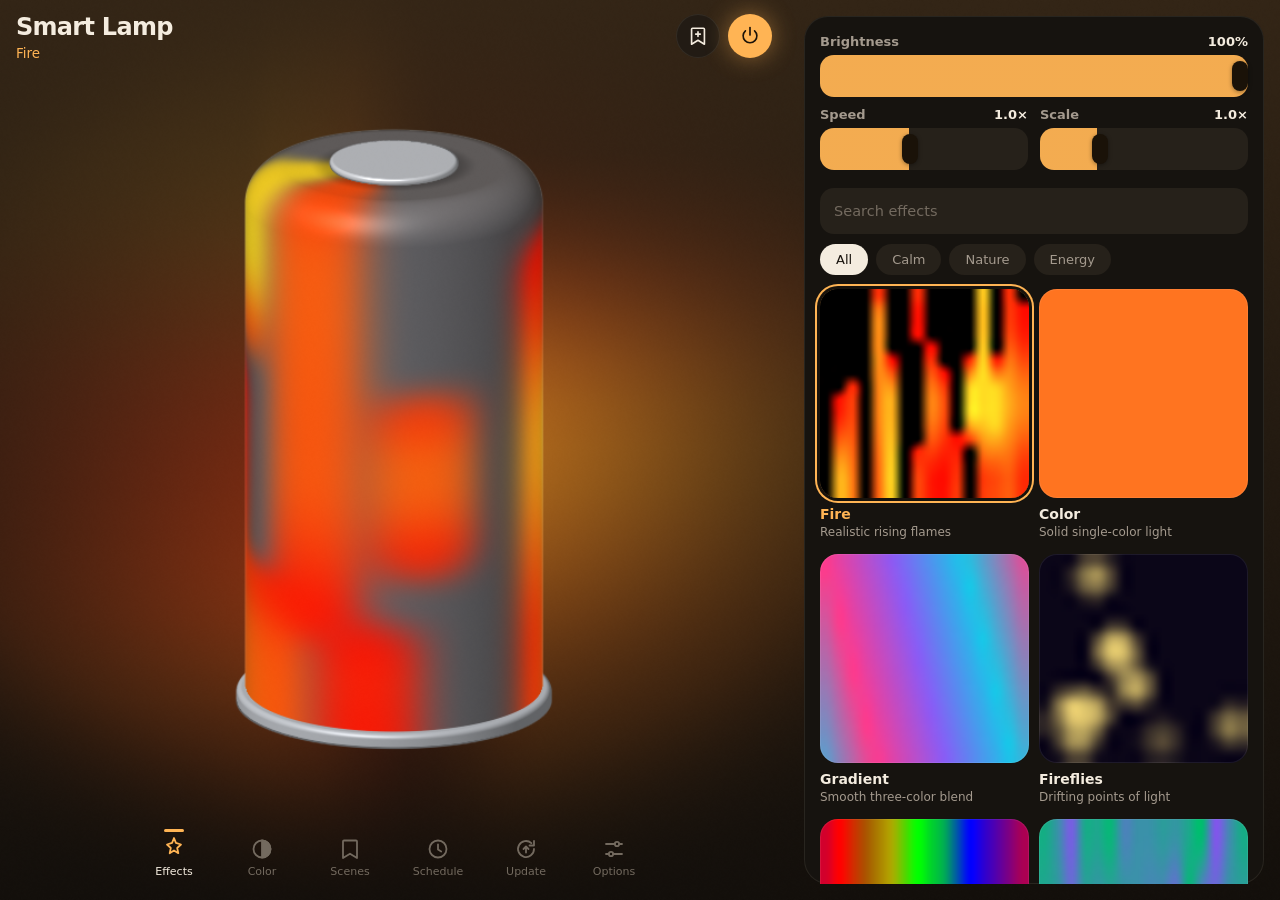
==== index.html @ 63580264 "1 1" ====
﻿<!DOCTYPE html>
<html lang="uk">
<head>
<meta charset="UTF-8">
<meta name="viewport" content="width=device-width, initial-scale=1.0, viewport-fit=cover">
<title>Smart Lamp</title>
<meta name="theme-color" content="#0d0b09">
<meta name="apple-mobile-web-app-capable" content="yes">
<meta name="mobile-web-app-capable" content="yes">
<meta name="apple-mobile-web-app-title" content="Lamp">
<meta name="apple-mobile-web-app-status-bar-style" content="black-translucent">
<link rel="icon" type="image/png" sizes="192x192" href="icon-192.png">
<link rel="apple-touch-icon" sizes="180x180" href="apple-touch-icon.png">
<link rel="manifest" href="manifest.json">
<style>
/* ===== Smart Lamp UI v20 (Professional Edition) =====
   Преміальний темний дизайн, ідеальна адаптивність для смартфонів та ПК. */

:root {
  --bg: #0d0b09;
  --surface: #16130f;
  --surface2: #1f1b15;
  --card: #1c1813;
  --field: #26211a;
  --line: rgba(255, 238, 214, 0.08);
  --text: #f4ecdf;
  --muted: #a49a8e;
  --faint: #736a5f;
  --acc: #ffb454;
  --acc2: #ffd9a0;
  --acc-rgb: 255, 180, 84;
  --on-acc: #1a1208;
  --dock: calc(68px + env(safe-area-inset-bottom, 0px));
  --head: calc(env(safe-area-inset-top, 0px) + 96px);
  --ease: cubic-bezier(0.2, 0.9, 0.2, 1);
  --spring: cubic-bezier(0.3, 1.35, 0.4, 1);
  font-family: system-ui, -apple-system, BlinkMacSystemFont, "Segoe UI", Roboto, "Inter", sans-serif;
  font-feature-settings: "cv11", "ss03", "cv05";
}

* {
  margin: 0;
  padding: 0;
  box-sizing: border-box;
  -webkit-tap-highlight-color: transparent;
}

[hidden] {
  display: none !important;
}

html, body {
  height: 100%;
  width: 100%;
  overflow: hidden;
  background: var(--bg);
  color: var(--text);
  -webkit-font-smoothing: antialiased;
  overscroll-behavior: none;
}

button {
  font: inherit;
  color: inherit;
  border: 0;
  background: none;
  cursor: pointer;
  touch-action: manipulation;
  text-align: inherit;
}

:focus-visible {
  outline: 2px solid var(--acc);
  outline-offset: 2px;
}

svg.i {
  width: 22px;
  height: 22px;
  fill: none;
  stroke: currentColor;
  stroke-width: 1.8;
  stroke-linecap: round;
  stroke-linejoin: round;
  flex: none;
}

h3 {
  font-size: 13px;
  font-weight: 600;
  color: var(--muted);
  letter-spacing: 0;
}

.hint {
  font-size: 12.5px;
  color: var(--faint);
  line-height: 1.5;
  margin-top: 10px;
}

.val {
  font-size: 13px;
  font-weight: 600;
  color: var(--text);
  font-variant-numeric: tabular-nums;
}

/* --- Сцена та каркас --- */
#scene {
  position: fixed;
  inset: 0;
  z-index: 0;
  touch-action: none;
}

#scene canvas {
  width: 100%;
  height: 100%;
  display: block;
}

#app {
  position: fixed;
  inset: 0;
  z-index: 1;
  pointer-events: none;
}

#app button, #app input, #app label, #app summary, #panel, #dock {
  pointer-events: auto;
}

#top {
  position: absolute;
  left: 0;
  right: 0;
  top: 0;
  height: var(--head);
  padding: calc(env(safe-area-inset-top, 0px) + 14px) 16px 0;
  display: flex;
  justify-content: space-between;
  align-items: flex-start;
  gap: 12px;
  pointer-events: none;
  box-sizing: border-box;
}

#mini-slot {
  position: absolute;
  left: 12px;
  top: calc(env(safe-area-inset-top, 0px) + 8px);
  width: 64px;
  height: 88px;
  pointer-events: none;
}

.title {
  min-width: 0;
  padding-left: 0;
  transition: padding-left 0.4s var(--ease);
}

[data-view=panel] .title {
  padding-left: 64px;
  padding-top: 4px;
}

.title b {
  display: block;
  font-size: 24px;
  font-weight: 700;
  letter-spacing: -0.03em;
  line-height: 1.15;
  white-space: nowrap;
  overflow: hidden;
  text-overflow: ellipsis;
}

.title small {
  display: block;
  margin-top: 3px;
  font-size: 13.5px;
  color: var(--acc);
  white-space: nowrap;
  overflow: hidden;
  text-overflow: ellipsis;
}

.top-act {
  display: flex;
  gap: 8px;
  flex: none;
}

.rb {
  width: 44px;
  height: 44px;
  border-radius: 50%;
  display: grid;
  place-items: center;
  background: rgba(30, 26, 20, 0.8);
  box-shadow: inset 0 0 0 1px var(--line);
  transition: transform 0.15s, background 0.25s, color 0.25s;
}

.rb:active {
  transform: scale(0.92);
}

#power[aria-pressed=true] {
  background: var(--acc);
  color: var(--on-acc);
  box-shadow: 0 0 24px rgba(var(--acc-rgb), 0.45);
}

#close {
  display: none;
}

[data-view=panel] #close {
  display: grid;
}

#scene-dots {
  position: absolute;
  left: 0;
  right: 0;
  bottom: calc(var(--dock) + 12px);
  display: flex;
  justify-content: center;
  gap: 8px;
  opacity: 1;
  transition: opacity 0.3s;
}

#scene-dots button {
  width: 8px;
  height: 8px;
  border-radius: 50%;
  background: var(--faint);
  padding: 0;
  transition: width 0.3s var(--ease), background 0.3s;
}

#scene-dots button[aria-current=true] {
  width: 24px;
  border-radius: 4px;
  background: var(--acc);
}

#hint {
  white-space: pre-line;
  position: absolute;
  left: 20px;
  right: 20px;
  bottom: calc(var(--dock) + 36px);
  text-align: center;
  font-size: 12px;
  line-height: 1.45;
  color: var(--muted);
  transition: opacity 0.5s;
  pointer-events: none;
}

#hint.gone, [data-view=panel] #scene-dots, [data-view=panel] #hint {
  opacity: 0;
  pointer-events: none;
}

#hud {
  position: absolute;
  left: 50%;
  top: 42%;
  transform: translate(-50%, -50%) scale(0.95);
  display: flex;
  flex-direction: column;
  align-items: center;
  gap: 10px;
  opacity: 0;
  transition: opacity 0.2s, transform 0.2s var(--ease);
  pointer-events: none;
}

#hud.show {
  opacity: 1;
  transform: translate(-50%, -50%) scale(1);
}

#hud b {
  font-size: 52px;
  font-weight: 700;
  letter-spacing: -0.04em;
  font-variant-numeric: tabular-nums;
  text-shadow: 0 2px 20px rgba(0, 0, 0, 0.7);
}

#hud i {
  display: block;
  width: 6px;
  height: 100px;
  border-radius: 3px;
  background: rgba(255, 255, 255, 0.2);
  overflow: hidden;
  position: relative;
}

#hud i::after {
  content: "";
  position: absolute;
  left: 0;
  right: 0;
  bottom: 0;
  height: var(--p, 50%);
  background: var(--acc);
}

/* --- Нижня навігація (Dock) --- */
#dock {
  position: fixed;
  left: 0;
  right: 0;
  bottom: 0;
  z-index: 6;
  display: flex;
  padding: 4px 6px calc(6px + env(safe-area-inset-bottom, 0px));
  background: linear-gradient(transparent, rgba(10, 8, 6, 0.95) 45%);
  transition: background 0.3s;
  box-sizing: border-box;
}

[data-view=panel] #dock {
  background: var(--surface);
  box-shadow: 0 -1px 0 var(--line);
}

#dock button {
  position: relative;
  flex: 1;
  min-width: 0;
  display: flex;
  flex-direction: column;
  align-items: center;
  gap: 4px;
  padding: 8px 0 2px;
  font-size: 11px;
  font-weight: 500;
  color: var(--faint);
  transition: color 0.2s;
}

#dock button svg {
  width: 24px;
  height: 24px;
  transition: transform 0.3s var(--spring);
}

#dock button[aria-selected=true] {
  color: var(--text);
}

#dock button[aria-selected=true] svg {
  transform: translateY(-2px);
  color: var(--acc);
}

#dock button::before {
  content: "";
  position: absolute;
  top: 0;
  left: 50%;
  width: 0;
  height: 3px;
  border-radius: 2px;
  background: var(--acc);
  transform: translateX(-50%);
  transition: width 0.3s var(--ease);
}

#dock button[aria-selected=true]::before {
  width: 20px;
}

#dock .dot {
  position: absolute;
  top: 6px;
  left: calc(50% + 7px);
  width: 8px;
  height: 8px;
  border-radius: 50%;
  background: var(--acc);
}

/* --- Панель контенту --- */
#panel {
  position: fixed;
  left: 0;
  right: 0;
  top: var(--head);
  bottom: var(--dock);
  z-index: 4;
  display: flex;
  flex-direction: column;
  background: var(--surface);
  border-radius: 24px 24px 0 0;
  box-shadow: 0 -1px 0 var(--line);
  transform: translateY(calc(100% + var(--dock)));
  visibility: hidden;
  transition: transform 0.4s var(--ease), visibility 0s 0.4s;
  box-sizing: border-box;
}

[data-view=panel] #panel {
  transform: none;
  visibility: visible;
  transition: transform 0.4s var(--ease), visibility 0s;
}

#grab {
  flex: none;
  height: 24px;
  display: grid;
  place-items: center;
  touch-action: none;
  cursor: grab;
}

#grab::after {
  content: "";
  width: 36px;
  height: 4px;
  border-radius: 2px;
  background: var(--field);
}

#pages {
  flex: 1;
  min-height: 0;
  overflow-y: auto;
  padding: 4px 16px 24px;
  scrollbar-width: none;
  overscroll-behavior: contain;
  box-sizing: border-box;
}

#pages::-webkit-scrollbar {
  display: none;
}

.sec + .sec {
  margin-top: 22px;
}

.row {
  display: flex;
  align-items: center;
  justify-content: space-between;
  gap: 10px;
  flex-wrap: wrap;
}

/* --- Повзунки та контролери (БЕЗ перекосів і вилізань) --- */
input[type=range] {
  -webkit-appearance: none;
  appearance: none;
  display: block;
  width: 100%;
  height: 42px;
  background: transparent;
  touch-action: pan-y;
  margin: 0;
  box-sizing: border-box;
}

input[type=range]::-webkit-slider-runnable-track {
  height: 42px;
  border-radius: 14px;
  background: linear-gradient(90deg, rgba(var(--acc-rgb), 0.95) var(--p, 50%), var(--field) var(--p, 50%));
}

input[type=range]::-webkit-slider-thumb {
  -webkit-appearance: none;
  width: 16px;
  height: 30px;
  margin-top: 6px;
  border-radius: 8px;
  background: var(--on-acc);
  box-shadow: 0 1px 4px rgba(0, 0, 0, 0.4);
}

input[type=range]::-moz-range-track {
  height: 42px;
  border-radius: 14px;
  background: var(--field);
}

input[type=range]::-moz-range-progress {
  height: 42px;
  border-radius: 14px;
  background: var(--acc);
}

input[type=range]::-moz-range-thumb {
  width: 16px;
  height: 30px;
  border: 0;
  border-radius: 8px;
  background: var(--on-acc);
}

input.grad::-webkit-slider-runnable-track {
  background: linear-gradient(90deg, var(--g1), var(--g2));
}

input.grad::-webkit-slider-thumb {
  background: #fff;
  box-shadow: 0 0 0 2px rgba(0, 0, 0, 0.5);
}

.faders {
  display: grid;
  grid-template-columns: 1fr 1fr;
  gap: 10px 12px;
  margin-bottom: 16px;
}

.faders .fader:first-child {
  grid-column: 1 / -1;
}

@media (max-width: 380px) {
  .faders {
    grid-template-columns: 1fr;
  }
}

.fader .hd {
  display: flex;
  justify-content: space-between;
  align-items: baseline;
  margin-bottom: 6px;
}

.btn {
  display: inline-flex;
  align-items: center;
  justify-content: center;
  gap: 8px;
  min-height: 46px;
  padding: 0 16px;
  border-radius: 14px;
  background: var(--field);
  font-size: 14px;
  font-weight: 600;
  transition: transform 0.15s, background 0.2s;
  box-sizing: border-box;
}

.btn:active {
  transform: scale(0.97);
}

.btn.pri {
  background: var(--acc);
  color: var(--on-acc);
}

.btn.wide {
  width: 100%;
}

.input {
  width: 100%;
  min-height: 46px;
  padding: 0 14px;
  border-radius: 14px;
  background: var(--field);
  border: 0;
  color: var(--text);
  font: inherit;
  font-size: 14.5px;
  box-sizing: border-box;
}

.input::placeholder {
  color: var(--faint);
}

/* --- Сегменти (гнучкі, ніколи не вилазять) --- */
.seg {
  display: flex;
  gap: 3px;
  padding: 3px;
  border-radius: 14px;
  background: var(--card);
  max-width: 100%;
  box-sizing: border-box;
}

.seg button {
  flex: 1 1 0;
  min-height: 38px;
  min-width: 0;
  padding: 0 8px;
  border-radius: 11px;
  font-size: 13px;
  font-weight: 500;
  color: var(--muted);
  text-align: center;
  white-space: nowrap;
  overflow: hidden;
  text-overflow: ellipsis;
  transition: background 0.2s, color 0.2s;
}

.seg button[aria-pressed=true] {
  background: var(--field);
  color: var(--text);
  box-shadow: 0 1px 0 rgba(255, 255, 255, 0.05) inset;
}

.chips {
  display: flex;
  gap: 8px;
  overflow-x: auto;
  scrollbar-width: none;
  margin: 0 -16px;
  padding: 0 16px;
}

.chips::-webkit-scrollbar {
  display: none;
}

.chips button {
  flex: none;
  padding: 8px 16px;
  border-radius: 99px;
  background: var(--field);
  font-size: 13px;
  font-weight: 500;
  color: var(--muted);
}

.chips button[aria-pressed=true] {
  background: var(--text);
  color: var(--bg);
}

.toggle {
  position: relative;
  width: 50px;
  height: 30px;
  flex: none;
}

.toggle input {
  position: absolute;
  inset: 0;
  opacity: 0;
  cursor: pointer;
  z-index: 1;
  margin: 0;
}

.toggle i {
  position: absolute;
  inset: 0;
  border-radius: 99px;
  background: var(--field);
  transition: background 0.2s;
}

.toggle i::after {
  content: "";
  position: absolute;
  top: 3px;
  left: 3px;
  width: 24px;
  height: 24px;
  border-radius: 50%;
  background: var(--muted);
  transition: left 0.25s var(--spring), background 0.2s;
}

.toggle input:checked + i {
  background: var(--acc);
}

.toggle input:checked + i::after {
  left: 23px;
  background: var(--on-acc);
}

/* --- Ефекти --- */
.tools {
  display: grid;
  gap: 10px;
  margin: 18px 0 14px;
}

#fx-colrow {
  display: flex;
  align-items: center;
  justify-content: space-between;
  margin-bottom: 6px;
}

#fx-colors {
  display: flex;
  gap: 8px;
}

#fx-colors button {
  width: 34px;
  height: 34px;
  border-radius: 50%;
  box-shadow: inset 0 0 0 2px rgba(255, 255, 255, 0.2);
}

#effect-list {
  display: grid;
  grid-template-columns: repeat(2, 1fr);
  gap: 14px 10px;
}

@media (min-width: 600px) and (max-width: 899px) {
  #effect-list {
    grid-template-columns: repeat(4, 1fr);
  }
}

.fx {
  display: flex;
  flex-direction: column;
  gap: 8px;
  text-align: left;
}

.fx .thumb {
  position: relative;
  display: block;
  width: 100%;
  aspect-ratio: 1;
  border-radius: 18px;
  box-shadow: inset 0 0 0 1px rgba(255, 255, 255, 0.08);
  transition: transform 0.2s, box-shadow 0.2s;
}

.fx:active .thumb {
  transform: scale(0.96);
}

.fx[aria-pressed=true] .thumb {
  box-shadow: 0 0 0 3px var(--bg), 0 0 0 5px var(--acc);
}

.fx b {
  display: block;
  font-size: 14px;
  font-weight: 600;
}

.fx[aria-pressed=true] b {
  color: var(--acc);
}

.fx small {
  display: -webkit-box;
  margin-top: 2px;
  font-size: 12px;
  line-height: 1.35;
  color: var(--muted);
  -webkit-line-clamp: 2;
  -webkit-box-orient: vertical;
  overflow: hidden;
}

/* --- Кольори --- */
#slots {
  display: flex;
  gap: 8px;
  margin-bottom: 16px;
  flex-wrap: wrap;
}

#slots button {
  display: flex;
  align-items: center;
  gap: 8px;
  padding: 8px 14px 8px 8px;
  border-radius: 99px;
  background: var(--field);
  font-size: 13px;
  font-weight: 500;
}

#slots button[aria-pressed=true] {
  background: var(--text);
  color: var(--bg);
}

#slots i {
  width: 20px;
  height: 20px;
  border-radius: 50%;
  box-shadow: inset 0 0 0 1px rgba(128, 128, 128, 0.4);
}

.discwrap {
  position: relative;
  width: min(280px, 72vw, 38dvh);
  aspect-ratio: 1;
  margin: 0 auto 16px;
}

#disc {
  width: 100%;
  height: 100%;
  border-radius: 50%;
  touch-action: none;
  cursor: pointer;
  background: linear-gradient(rgba(0, 0, 0, var(--dk, 0)), rgba(0, 0, 0, var(--dk, 0))),
              radial-gradient(circle closest-side, #fff, rgba(255, 255, 255, 0)),
              conic-gradient(#f00, #ff0, #0f0, #0ff, #00f, #f0f, #f00);
}

#ring-thumb {
  position: absolute;
  width: 28px;
  height: 28px;
  margin: -14px 0 0 -14px;
  border-radius: 50%;
  border: 3px solid #fff;
  box-shadow: 0 2px 10px rgba(0, 0, 0, 0.6);
  pointer-events: none;
}

.center {
  display: flex;
  justify-content: center;
  margin-bottom: 16px;
}

#swatches {
  display: grid;
  grid-template-columns: repeat(6, 1fr);
  gap: 10px;
  margin-top: 10px;
}

#swatches button {
  width: 100%;
  aspect-ratio: 1;
  border-radius: 50%;
  box-shadow: inset 0 0 0 1px rgba(255, 255, 255, 0.12);
}

#swatches button[aria-pressed=true] {
  box-shadow: 0 0 0 3px var(--surface), 0 0 0 5px var(--text);
}

#palettes {
  display: grid;
  grid-template-columns: repeat(2, 1fr);
  gap: 10px;
  margin-top: 10px;
}

#palettes button {
  display: flex;
  flex-direction: column;
  gap: 6px;
  font-size: 12.5px;
  color: var(--muted);
}

#palettes span {
  display: block;
  height: 40px;
  border-radius: 12px;
}

/* --- Сцени --- */
.cursum, .preset > button:first-child {
  display: flex;
  align-items: center;
  gap: 12px;
  width: 100%;
  padding: 10px 12px;
  box-sizing: border-box;
}

.cursum {
  margin: 10px 0;
  border-radius: 16px;
  background: var(--field);
}

.preset {
  display: flex;
  align-items: center;
  border-radius: 16px;
  background: var(--card);
  margin-bottom: 8px;
}

.preset[aria-current=true] {
  box-shadow: inset 0 0 0 2px var(--acc);
}

.preset .x {
  padding: 0 16px;
  font-size: 20px;
  color: var(--faint);
}

.strip {
  display: block;
  flex: none;
  width: 50px;
  height: 50px;
  border-radius: 12px;
}

.txt {
  flex: 1;
  min-width: 0;
  display: flex;
  flex-direction: column;
  gap: 2px;
}

.txt b {
  font-size: 14.5px;
  font-weight: 600;
  white-space: nowrap;
  overflow: hidden;
  text-overflow: ellipsis;
}

.txt small {
  color: var(--muted);
  font-size: 12px;
  white-space: nowrap;
  overflow: hidden;
  text-overflow: ellipsis;
}

/* --- Розклад та будильник --- */
.rule {
  padding: 14px;
  border-radius: 18px;
  background: var(--card);
  margin-bottom: 10px;
  box-sizing: border-box;
}

.rule .seg {
  width: auto;
  flex: 1;
  min-width: 140px;
}

.time {
  display: block;
  width: 100%;
  margin: 8px 0;
  padding: 0;
  background: none;
  border: 0;
  color: var(--text);
  font-size: 46px;
  font-weight: 700;
  letter-spacing: -0.04em;
  color-scheme: dark;
  font-variant-numeric: tabular-nums;
}

.days {
  display: grid;
  grid-template-columns: repeat(7, 1fr);
  gap: 4px;
  margin-top: 6px;
}

.days button {
  height: 38px;
  min-width: 0;
  padding: 0;
  border-radius: 10px;
  background: var(--field);
  font-size: 12px;
  font-weight: 600;
  color: var(--faint);
  text-align: center;
}

.days button[aria-pressed=true] {
  background: rgba(var(--acc-rgb), 0.2);
  color: var(--acc);
}

.rule-foot {
  display: flex;
  justify-content: flex-end;
  margin-top: 8px;
}

.rule-foot button {
  font-size: 12.5px;
  color: var(--faint);
  padding: 4px 6px;
}

.alarm-card {
  padding: 14px;
  border-radius: 18px;
  background: var(--card);
  box-sizing: border-box;
}

/* --- Оновлення (OTA) --- */
#upd-box {
  display: flex;
  flex-direction: column;
  align-items: center;
  text-align: center;
  padding: 6px 0;
}

#upd-ringwrap {
  position: relative;
  width: min(240px, 62vw);
  aspect-ratio: 1;
  margin: 10px 0 18px;
}

#upd-ring {
  width: 100%;
  height: 100%;
  transform: rotate(-90deg);
}

#upd-ring circle {
  fill: none;
  stroke-width: 12;
  stroke-linecap: round;
}

#upd-track {
  stroke: var(--field);
}

#upd-fg {
  stroke: url(#upd-grad);
  stroke-dasharray: var(--c);
  stroke-dashoffset: var(--c);
  transition: stroke-dashoffset 0.4s var(--ease);
}

#upd-center {
  position: absolute;
  inset: 0;
  display: grid;
  place-items: center;
}

#upd-pct {
  font-size: 56px;
  font-weight: 700;
  letter-spacing: -0.05em;
  font-variant-numeric: tabular-nums;
}

#upd-pct small {
  font-size: 22px;
  font-weight: 500;
  color: var(--muted);
  margin-left: 2px;
}

#upd-ringwrap[data-state=idle] #upd-pct,
#upd-ringwrap[data-state=uptodate] #upd-pct,
#upd-ringwrap[data-state=available] #upd-pct,
#upd-ringwrap[data-state=checking] #upd-pct,
#upd-ringwrap[data-state=error] #upd-pct,
#upd-ringwrap[data-state=done] #upd-pct {
  display: none;
}

#upd-ico {
  display: none;
  width: 76px;
  height: 76px;
  color: var(--acc);
}

#upd-ringwrap[data-state=idle] #upd-ico,
#upd-ringwrap[data-state=checking] #upd-ico,
#upd-ringwrap[data-state=available] #upd-ico,
#upd-ringwrap[data-state=uptodate] #upd-ico,
#upd-ringwrap[data-state=done] #upd-ico,
#upd-ringwrap[data-state=error] #upd-ico {
  display: block;
}

#upd-title {
  font-size: 20px;
  font-weight: 700;
  letter-spacing: -0.02em;
}

#upd-sub {
  margin-top: 4px;
  font-size: 13.5px;
  color: var(--muted);
  line-height: 1.45;
  max-width: 280px;
}

#upd-main {
  margin-top: 18px;
  min-width: 200px;
}

/* --- Картки та налаштування --- */
.card {
  padding: 4px 14px;
  border-radius: 18px;
  background: var(--card);
  box-sizing: border-box;
  max-width: 100%;
}

.item {
  display: flex;
  align-items: center;
  justify-content: space-between;
  gap: 12px;
  padding: 13px 0;
  font-size: 14.5px;
  box-sizing: border-box;
}

.item + .item {
  border-top: 1px solid var(--line);
}

.item small {
  display: block;
  font-size: 12px;
  color: var(--muted);
  margin-top: 2px;
}

.item .lnk {
  color: var(--acc);
  font-weight: 600;
  font-size: 13.5px;
}

.set-sec {
  margin-bottom: 20px;
}

.set-sec > h3 {
  margin: 0 2px 8px;
}

.set-sec .card.pad {
  padding: 14px;
}

#install-sec .card {
  background: rgba(var(--acc-rgb), 0.1);
  box-shadow: inset 0 0 0 1px rgba(var(--acc-rgb), 0.25);
}

#install-sec h3 {
  color: var(--acc);
}

.opts {
  display: flex;
  flex-wrap: wrap;
  gap: 10px;
}

.opt {
  width: 40px;
  height: 40px;
  border-radius: 50%;
  box-shadow: inset 0 0 0 1px rgba(255, 255, 255, 0.12);
}

.opt[aria-pressed=true] {
  box-shadow: 0 0 0 3px var(--bg), 0 0 0 5px var(--text);
}

.opt.auto {
  background: conic-gradient(#ff7420, #ffd23b, #3ddc84, #19c8e8, #8b5cf6, #ff4778, #ff7420);
  display: grid;
  place-items: center;
  font-size: 10.5px;
  font-weight: 700;
  color: #fff;
}

.mi {
  display: flex;
  width: 100%;
  padding: 13px 0;
  font-size: 14.5px;
  border-top: 1px solid var(--line);
}

.foot {
  text-align: center;
  font-size: 11.5px;
  color: var(--faint);
  margin: 22px 0 4px;
}

#toast {
  position: fixed;
  z-index: 99;
  left: 50%;
  top: calc(env(safe-area-inset-top, 0px) + 14px);
  transform: translate(-50%, -10px);
  padding: 10px 18px;
  border-radius: 99px;
  font-size: 13.5px;
  font-weight: 600;
  background: var(--text);
  color: var(--bg);
  opacity: 0;
  pointer-events: none;
  transition: opacity 0.25s, transform 0.25s var(--ease);
  max-width: 88vw;
  white-space: nowrap;
  overflow: hidden;
  text-overflow: ellipsis;
  box-shadow: 0 4px 20px rgba(0, 0, 0, 0.5);
}

#toast.show {
  opacity: 1;
  transform: translate(-50%, 0);
}

#fps-counter {
  position: fixed;
  z-index: 99;
  left: 8px;
  bottom: 8px;
  padding: 2px 6px;
  border-radius: 4px;
  background: rgba(0, 0, 0, 0.6);
  font: 10.5px monospace;
  pointer-events: none;
}

/* --- Адаптація для ПК та планшетів --- */
@media (min-width: 900px) and (min-height: 480px) {
  :root {
    --pw: min(460px, 36vw);
    --head: 88px;
  }
  #panel {
    left: auto;
    right: 16px;
    top: 16px;
    bottom: 16px;
    width: var(--pw);
    border-radius: 24px;
    transform: none;
    visibility: visible;
    box-shadow: inset 0 0 0 1px var(--line);
  }
  #dock {
    right: calc(var(--pw) + 32px);
    background: none !important;
    box-shadow: none !important;
    padding-bottom: 20px;
    justify-content: center;
  }
  #dock button {
    flex: 0 0 88px;
  }
  #top {
    right: calc(var(--pw) + 32px);
  }
  #mini-slot, #close {
    display: none !important;
  }
  [data-view=panel] .title {
    padding-left: 0;
    padding-top: 0;
  }
  #scene-dots, #hint {
    right: calc(var(--pw) + 32px);
  }
  #hud {
    left: calc(50% - var(--pw) / 2 - 16px);
  }
  #grab {
    display: none;
  }
  #pages {
    padding-top: 18px;
  }
}

/* --- Статус підключення / статус-лінійка --- */
.statusline {
  font-size: 12px;
  color: var(--muted);
  min-height: 1.5em;
  margin-top: 6px;
}

/* --- Швидкий вибір кількості LED --- */
#seg-quick-leds button {
  font-size: 11.5px;
}

/* --- Картка Wi-Fi / статусу лампи --- */
#wifi-ssid, #wifi-ip, #wifi-rssi, #sys-fw {
  font-weight: 600;
  color: var(--text);
  font-variant-numeric: tabular-nums;
  font-size: 13px;
}

/* --- Годинник лампи --- */
#lamp-time-val {
  font-size: 20px;
  font-weight: 700;
  letter-spacing: -0.02em;
  font-variant-numeric: tabular-nums;
  color: var(--text);
}


</style>
</head>
<body>
<svg style="display:none" xmlns="http://www.w3.org/2000/svg">
 <symbol id="i-fx" viewBox="0 0 24 24"><path d="m12 3 1.9 4.8L19 9.5l-3.8 3.5 1.1 5.2L12 15.5 7.7 18.2 8.8 13 5 9.5l5.1-1.7z"/></symbol>
 <symbol id="i-color" viewBox="0 0 24 24"><circle cx="12" cy="12" r="8.5"/><path d="M12 3.5a8.5 8.5 0 0 1 0 17z" fill="currentColor"/></symbol>
 <symbol id="i-dice" viewBox="0 0 24 24"><rect x="3.5" y="3.5" width="17" height="17" rx="3.5"/><circle cx="8.5" cy="8.5" r="1.3" fill="currentColor"/><circle cx="15.5" cy="8.5" r="1.3" fill="currentColor"/><circle cx="12" cy="12" r="1.3" fill="currentColor"/><circle cx="8.5" cy="15.5" r="1.3" fill="currentColor"/><circle cx="15.5" cy="15.5" r="1.3" fill="currentColor"/></symbol>
 <symbol id="i-saved" viewBox="0 0 24 24"><path d="M6 3.5h12a1 1 0 0 1 1 1V21l-7-4.3L5 21V4.5a1 1 0 0 1 1-1z"/></symbol>
 <symbol id="i-clock" viewBox="0 0 24 24"><circle cx="12" cy="12" r="8.5"/><path d="M12 7.5v5l3.2 2"/></symbol>
 <symbol id="i-upd" viewBox="0 0 24 24"><path d="M20 12a8 8 0 1 1-2.6-5.9"/><path d="M20 4v4.5h-4.5"/><path d="M12 15.5v-6M9.5 12 12 9.5l2.5 2.5"/></symbol>
 <symbol id="i-set" viewBox="0 0 24 24"><path d="M4 7h9M17 7h3M4 17h3M11 17h9"/><circle cx="15" cy="7" r="2.2"/><circle cx="9" cy="17" r="2.2"/></symbol>
 <symbol id="i-power" viewBox="0 0 24 24"><path d="M12 2.8v8.2"/><path d="M7 6.3a7.5 7.5 0 1 0 10 0"/></symbol>
 <symbol id="i-save" viewBox="0 0 24 24"><path d="M6 3.5h12a1 1 0 0 1 1 1V21l-7-4.3L5 21V4.5a1 1 0 0 1 1-1z"/><path d="M12 7.5v5M9.5 10h5"/></symbol>
 <symbol id="i-close" viewBox="0 0 24 24"><path d="M6 6l12 12M18 6 6 18"/></symbol>
 <symbol id="i-plus" viewBox="0 0 24 24"><path d="M12 5v14M5 12h14"/></symbol>
 <symbol id="i-file" viewBox="0 0 24 24"><path d="M14 3.5H7a1.5 1.5 0 0 0-1.5 1.5v14A1.5 1.5 0 0 0 7 20.5h10a1.5 1.5 0 0 0 1.5-1.5V8z"/><path d="M14 3.5V8h4.5M12 17v-5M9.8 14.2 12 12l2.2 2.2"/></symbol>
 <symbol id="i-install" viewBox="0 0 24 24"><path d="M12 3v11M7.5 9.5 12 14l4.5-4.5M4 19h16"/></symbol>
</svg>

<div id="scene"></div>

<div id="app" data-view="home">
 <header id="top">
  <div id="mini-slot"></div>
  <div class="title"><b id="lamp-title"></b><small id="now"></small></div>
  <div class="top-act">
   <button id="install-quick" class="rb" type="button" aria-label="Р’СЃС‚Р°РЅРѕРІРёС‚Рё" title="Р’СЃС‚Р°РЅРѕРІРёС‚Рё Р·Р°СЃС‚РѕСЃСѓРЅРѕРє" hidden><svg class="i"><use href="#i-install"/></svg></button>
   <button id="save-quick" class="rb" type="button" data-i18n-label="qa.save"><svg class="i"><use href="#i-save"/></svg></button>
   <button id="power" class="rb" type="button" aria-pressed="true" aria-label="Power"><svg class="i"><use href="#i-power"/></svg></button>
   <button id="close" class="rb" type="button" data-i18n-label="common.back"><svg class="i"><use href="#i-close"/></svg></button>
  </div>
 </header>

 <div id="hud"><b></b><i></i></div>
 <p id="hint" data-i18n="hint.home"></p>
 <div id="scene-dots"></div>

 <section id="panel" aria-live="polite">
  <div id="grab"></div>
  <div id="pages">

   <section class="page" data-p="fx" hidden>
    <div class="faders">
     <label class="fader"><div class="hd"><h3 data-i18n="set.bri"></h3><span class="val" id="brightness-value"></span></div><input id="brightness" type="range" min="0" max="100" value="100"></label>
     <label class="fader"><div class="hd"><h3 data-i18n="fx.speed"></h3><span class="val" id="effect-speed-value"></span></div><input id="effect-speed" type="range" min="25" max="200" value="100"></label>
     <label class="fader" id="scale-box"><div class="hd"><h3 data-i18n="fx.scale"></h3><span class="val" id="effect-scale-value"></span></div><input id="effect-scale" type="range" min="25" max="300" value="100"></label>
    </div>
    <div class="row" id="fx-colrow"><h3 data-i18n="tab.color"></h3><div id="fx-colors"></div></div>
    <div class="tools">
     <input id="fx-search" class="input" type="search" data-i18n-ph="fx.search">
     <div id="fx-filters" class="chips"><button type="button" data-filter="all" aria-pressed="true" data-i18n="cat.all"></button><button type="button" data-filter="calm" aria-pressed="false" data-i18n="cat.calm"></button><button type="button" data-filter="nature" aria-pressed="false" data-i18n="cat.nature"></button><button type="button" data-filter="party" aria-pressed="false" data-i18n="cat.party"></button></div>
    </div>
    <div id="effect-list"></div>
   </section>

   <section class="page" data-p="color" hidden>
    <div id="color-none" hidden>
     <p class="hint" style="margin:0 0 16px" data-i18n="col.none"></p>
     <button id="to-mono" class="btn pri wide" type="button" data-i18n="col.mono"></button>
     <h3 style="margin-top:26px" data-i18n="alt.title"></h3><div id="color-alt" class="alt"></div>
    </div>
    <div id="color-ui">
     <div id="slots"></div>
     <div class="discwrap"><div id="disc" data-i18n-label="col.hue"></div><div id="ring-thumb"></div></div>
     <div class="center"><button id="rand-pal" class="btn" type="button"><svg class="i"><use href="#i-dice"/></svg><span data-i18n="col.rand"></span></button></div>
     <p class="lbl" data-i18n="col.val"></p><input id="val" class="grad" type="range" min="5" max="100" value="100">
     <div class="sec"><h3 data-i18n="col.std"></h3><div id="swatches"></div></div>
     <div class="sec"><h3 data-i18n="col.sets"></h3><div id="palettes"></div></div>
    </div>
   </section>

   <section class="page" data-p="saved" hidden>
    <h3 data-i18n="saved.cur"></h3>
    <div class="cursum" id="cur-sum"></div>
    <input id="cur-name" class="input" type="text" maxlength="24" data-i18n-ph="saved.name">
    <div class="addrow" style="margin:10px 0 26px"><button id="preset-add" class="btn pri" type="button" data-i18n="saved.add"></button><button id="preset-update" class="btn" type="button" data-i18n="saved.upd"></button></div>
    <h3 style="margin-bottom:10px" data-i18n="saved.list"></h3><div id="preset-list"></div>
    <p class="hint" data-i18n="saved.hint"></p>
   </section>

   <section class="page" data-p="sun" hidden>
    <div class="sec">
     <h3 style="margin-bottom:10px" data-i18n="sch.rules"></h3>
     <div id="sched-list"></div>
     <div class="addrow"><button id="sch-add-on" class="btn" type="button"><svg class="i"><use href="#i-plus"/></svg><span data-i18n="sch.on"></span></button><button id="sch-add-off" class="btn" type="button"><svg class="i"><use href="#i-plus"/></svg><span data-i18n="sch.off"></span></button></div>
     <p class="hint" data-i18n="sch.hint"></p>
    </div>
    <div class="sec">
     <div class="row" style="margin-bottom:10px"><h3 data-i18n="sun.alarm"></h3><label class="toggle"><input id="alarm-on" type="checkbox"><i></i></label></div>
     <div class="alarm-card">
      <input id="alarm-time" class="time" type="time" value="07:00">
      <div class="fader"><div class="hd"><h3 data-i18n="sun.dur"></h3><span class="val" id="alarm-dur-val"></span></div><input id="alarm-dur" type="range" min="5" max="60" step="5" value="20"></div>
     </div>
     <button id="alarm-test" class="btn wide" type="button" style="margin-top:12px" data-i18n="sun.test"></button>
     <p class="hint" data-i18n="sun.hint"></p>
    </div>
   </section>

   <section class="page" data-p="upd" hidden>
    <div id="upd-box">
     <div id="upd-ringwrap" data-state="idle">
      <svg id="upd-ring" viewBox="0 0 120 120"><circle id="upd-track" cx="60" cy="60" r="52"/><circle id="upd-fg" cx="60" cy="60" r="52"/></svg>
      <div id="upd-center">
       <div id="upd-pct">0<small>%</small></div>
       <svg id="upd-ico" class="i" viewBox="0 0 24 24"><g id="upd-ico-arrow"><path d="M12 16.5V7.5M8.5 11 12 7.5l3.5 3.5"/></g><path id="upd-tick" d="M7 12.5l3.2 3.2L17 8.8" style="display:none"/></svg>
      </div>
     </div>
     <div id="upd-title"></div>
     <p id="upd-sub"></p>
     <ul id="upd-notes" hidden></ul>
     <button id="upd-main" class="btn pri" type="button"></button>
    </div>
    <div class="set-sec" style="margin-top:30px">
     <div class="card">
      <div class="item"><div><span data-i18n="upd.cur"></span><small id="upd-ver"></small></div></div>
      <div class="item"><div><span data-i18n="upd.auto"></span><small data-i18n="upd.auto.d"></small></div><label class="toggle"><input id="upd-auto" type="checkbox"><i></i></label></div>
      <button id="upd-file-btn" class="mi" type="button"><span class="lnk" data-i18n="upd.file"></span></button>
      <input id="upd-file" type="file" accept=".bin,application/octet-stream" hidden>
     </div>
    </div>
   </section>

   <section class="page" data-p="set" hidden>
    <div class="set-sec" id="install-sec" hidden>
     <h3 data-i18n="inst.title"></h3>
     <div class="card pad"><p id="install-hint"></p><button id="install-btn" class="btn pri wide" type="button" style="margin-top:12px" data-i18n="inst.btn" hidden></button></div>
    </div>
    <div class="set-sec">
     <h3 data-i18n="set.lamp"></h3>
     <div class="card pad">
      <input id="lamp-name" class="input" type="text" maxlength="24" data-i18n-ph="lamp.name">
      <p class="hint" data-i18n="lamp.hint"></p>
     </div>
    </div>
    <div class="set-sec">
     <h3 data-i18n="set.hw"></h3>
     <div class="card pad">
      <div class="row" style="justify-content:space-between;align-items:center;margin-bottom:10px">
       <span data-i18n="hw.leds"></span>
       <div class="row" style="gap:8px;align-items:center">
        <input id="lamp-leds" class="input" type="number" min="5" max="1024" value="20" style="width:85px;text-align:center;padding:8px">
        <button id="btn-save-leds" class="btn pri" type="button" data-i18n="hw.save"></button>
       </div>
      </div>
      <div class="seg" id="seg-quick-leds" style="margin-top:8px">
       <button type="button" data-leds="20">20 LED</button>
       <button type="button" data-leds="60">60 LED</button>
       <button type="button" data-leds="256">16Г—16 (256)</button>
      </div>
      <p class="hint" data-i18n="hw.hint"></p>
     </div>
    </div>
    <div class="set-sec">
     <h3 data-i18n="time.title"></h3>
     <div class="card pad">
      <div class="row" style="justify-content:space-between;align-items:center">
       <div>
        <span id="lamp-time-val" class="val" style="font-size:17px">--:--:--</span>
        <small id="lamp-time-date" style="display:block;color:var(--muted);font-size:12px;margin-top:2px"></small>
       </div>
       <button id="btn-sync-time" class="btn" type="button" data-i18n="time.sync"></button>
      </div>
      <p id="time-sync-status" class="hint" style="margin-top:8px" data-i18n="time.hint"></p>
     </div>
    </div>
    <div class="set-sec">
     <h3 data-i18n="wifi.title"></h3>
     <div class="card pad">
      <div class="item" style="padding:6px 0;border-bottom:1px solid var(--line)"><span data-i18n="wifi.network"></span><span class="val" id="wifi-ssid">--</span></div>
      <div class="item" style="padding:6px 0;border-bottom:1px solid var(--line)"><span data-i18n="wifi.ip"></span><span class="val" id="wifi-ip">--</span></div>
      <div class="item" style="padding:6px 0;border-bottom:1px solid var(--line)"><span data-i18n="wifi.signal"></span><span class="val" id="wifi-rssi">--</span></div>
      <div class="item" style="padding:6px 0"><span data-i18n="sys.fw"></span><span class="val" id="sys-fw">v2.0.0</span></div>
     </div>
    </div>
    <div class="set-sec">
     <h3 data-i18n="set.lang"></h3>
     <div class="seg" data-lang-seg><button type="button" data-lang="uk">РЈРєСЂР°С—РЅСЃСЊРєР°</button><button type="button" data-lang="en">English</button></div>
    </div>
    <div class="set-sec">
     <h3 data-i18n="set.bri"></h3>
     <div class="seg"><button type="button" data-curve="soft" data-i18n="bri.soft"></button><button type="button" data-curve="linear" data-i18n="bri.lin"></button><button type="button" data-curve="precise" data-i18n="bri.prec"></button></div>
     <p class="hint" data-i18n="bri.hint"></p>
    </div>
    <div class="set-sec">
     <h3 data-i18n="look.accent"></h3>
     <div class="card pad"><div id="accents" class="opts"></div></div>
    </div>
    <div class="set-sec">
     <div class="card"><div class="item"><div><span data-i18n="gest.bri"></span><small data-i18n="gest.bri.d"></small></div><label class="toggle"><input data-sim="swipeBri" type="checkbox"><i></i></label></div></div>
    </div>
    <details class="card set-sec"><summary data-i18n="set.data"></summary>
     <button id="data-export" class="mi" type="button" data-i18n="data.export"></button>
     <button id="data-import" class="mi" type="button" data-i18n="data.import"></button>
     <button id="preset-reset" class="mi" type="button" data-i18n="data.resetp"></button>
     <button id="reset-all" class="mi" type="button" data-i18n="data.resetall"></button>
     <input id="import-file" type="file" accept="application/json,.json" hidden><p class="hint" data-i18n="data.hint"></p>
    </details>
    <p id="about-foot" class="foot"></p>
   </section>

  </div>
 </section>

 <nav id="dock">
  <button type="button" data-tab="fx" aria-selected="false"><svg class="i"><use href="#i-fx"/></svg><span data-i18n="tab.fx"></span></button>
  <button type="button" data-tab="color" aria-selected="false"><svg class="i"><use href="#i-color"/></svg><span data-i18n="tab.color"></span></button>
  <button type="button" data-tab="saved" aria-selected="false"><svg class="i"><use href="#i-saved"/></svg><span data-i18n="tab.saved"></span></button>
  <button type="button" data-tab="sun" aria-selected="false"><svg class="i"><use href="#i-clock"/></svg><span data-i18n="tab.sun"></span></button>
  <button type="button" data-tab="upd" aria-selected="false"><svg class="i"><use href="#i-upd"/></svg><span data-i18n="tab.upd"></span><i class="dot" id="upd-dot" hidden></i></button>
  <button type="button" data-tab="set" aria-selected="false"><svg class="i"><use href="#i-set"/></svg><span data-i18n="tab.set"></span></button>
 </nav>
</div>
<div id="toast" role="status"></div>
<div id="fps-counter" hidden></div>
<script>
/* === i18n.js === */
// ===== Переклади інтерфейсу. Щоб додати мову, скопіюйте блок "en" і додайте кнопку в index.html (data-lang) =====
const I18N = {
  uk: {
    'tab.fx': 'Ефекти', 'tab.color': 'Кольори', 'tab.saved': 'Збережені', 'tab.sun': 'Світанок', 'tab.set': 'Опції',
    'title.fx': 'Ефекти', 'title.color': 'Кольори', 'title.saved': 'Збережені', 'title.sun': 'Світанок', 'title.set': 'Налаштування',
    'common.back': 'Назад', 'now.off': 'Вимкнено',
    'fx.speed': 'Швидкість', 'cat.all': 'Усі', 'cat.calm': 'Спокій', 'cat.nature': 'Природа', 'cat.party': 'Енергія', 'conn.sim': 'Симулятор', 'qa.save': 'Зберегти як сцену', 'qa.shuffle': 'Випадковий ефект', 'qa.prev': 'Попередня сцена', 'qa.next': 'Наступна сцена', 'alt.title': 'Спробуйте з вашими кольорами', 'fx.scale': 'Масштаб', 'fx.search': 'Пошук ефекту', 'fx.all': 'Усі', 'fx.own': 'Свої кольори', 'fx.auto': 'Власна палітра', 'fx.empty': 'Нічого не знайдено',
    'tag.auto': 'авто', 'tag.1': '1 колір', 'tag.n': '{n} кольори',
    'col.none': 'Цей ефект має власну палітру.',
    'col.mono': 'Суцільний колір', 'col.rand': 'Випадкова палітра', 'col.hue': 'Відтінок', 'col.sat': 'Насиченість', 'col.val': 'Яскравість кольору',
    'col.std': 'Стандартні кольори', 'col.sets': 'Набори кольорів', 'col.n': 'Колір {n}',
    'pal.0': 'Захід', 'pal.1': 'Океан', 'pal.2': 'Неон', 'pal.3': 'Ліс', 'pal.4': 'Полум’я', 'pal.5': 'Льодовик',
    'saved.cur': 'Поточні налаштування', 'saved.name': 'Назва', 'saved.add': 'Зберегти як нове', 'saved.upd': 'Оновити активне', 'saved.list': 'Збережені',
    'saved.hint': 'Свайп вліво чи вправо по лампі перемикає збережені налаштування.',
    'toast.saved': 'Збережено', 'toast.upd': 'Оновлено', 'toast.reset': 'Скинуто', 'toast.sunrise': 'Світанок',
    'sun.alarm': 'Будильник', 'sun.dur': 'Тривалість', 'sun.min': 'хв', 'sun.test': 'Показати світанок (12 с)',
    'sun.hint': 'Лампа поступово розгорається теплим світлом і сягає повної яскравості до вказаного часу. Зараз це працює, поки сторінка відкрита; на справжній лампі розклад виконуватиме прошивка.',
    'set.lamp': 'Лампа', 'set.lang': 'Мова', 'set.bri': 'Яскравість', 'set.look': 'Вигляд', 'set.data': 'Дані', 'set.about': 'Про застосунок',
    'set.hw': 'Світлодіоди', 'hw.leds': 'Кількість LED', 'hw.save': 'Застосувати', 'hw.saving': 'Збереження...', 'hw.saved': 'Збережено! Лампа перезавантажується...',
    'hw.hint': 'Для вашої стрічки вкажіть точну кількість (зараз 20). При зміні кількості лампа перезавантажиться.',
    'time.title': 'Годинник лампи', 'time.sync': 'Синхронізувати час', 'time.syncing': 'Синхронізація...', 'time.synced': 'Час синхронізовано з пристроєм!',
    'time.hint': 'Потрібно для світанку та розкладу. Лампа також автоматично синхронізує час через NTP.',
    'wifi.title': 'Статус лампи', 'wifi.network': 'Wi-Fi мережа', 'wifi.ip': 'IP адреса', 'wifi.signal': 'Сигнал Wi-Fi', 'sys.fw': 'Прошивка',
    'lamp.name': 'Назва лампи', 'lamp.hint': 'Назва відображається в заголовку застосунку.',
    'bri.soft': 'М’яка', 'bri.lin': 'Лінійна', 'bri.prec': 'Точна', 'bri.hint': 'З яким характером повзунок яскравості змінює світло.',
    'look.style': 'Стиль', 'look.accent': 'Колір акценту', 'st.minimal': 'Мінімалізм', 'st.gradient': 'Градієнт', 'st.midnight': 'Північ', 'st.sunset': 'Захід',
    'data.export': 'Експорт налаштувань', 'data.import': 'Імпорт налаштувань', 'data.resetp': 'Скинути збережені', 'data.resetall': 'Скинути все',
    'data.hint': 'Налаштування зберігаються в пам’яті браузера.',
    'about.foot': 'Smart Lamp v{v}', 'look.apply': 'Застосувати', 'toast.applied': 'Застосовано',
  },
  en: {
    'tab.fx': 'Effects', 'tab.color': 'Colors', 'tab.saved': 'Saved', 'tab.sun': 'Sunrise', 'tab.set': 'Options',
    'title.fx': 'Effects', 'title.color': 'Colors', 'title.saved': 'Saved', 'title.sun': 'Sunrise', 'title.set': 'Settings',
    'common.back': 'Back', 'now.off': 'Off',
    'fx.speed': 'Speed', 'cat.all': 'All', 'cat.calm': 'Calm', 'cat.nature': 'Nature', 'cat.party': 'Energy', 'conn.sim': 'Simulator', 'qa.save': 'Save as scene', 'qa.shuffle': 'Random effect', 'qa.prev': 'Previous scene', 'qa.next': 'Next scene', 'alt.title': 'Try it with your colors', 'fx.scale': 'Scale', 'fx.search': 'Search effects', 'fx.all': 'All', 'fx.own': 'Own colors', 'fx.auto': 'Built-in palette', 'fx.empty': 'Nothing found',
    'tag.auto': 'auto', 'tag.1': '1 color', 'tag.n': '{n} colors',
    'col.none': 'This effect has its own palette.',
    'col.mono': 'Solid color', 'col.rand': 'Random palette', 'col.hue': 'Hue', 'col.sat': 'Saturation', 'col.val': 'Color brightness',
    'col.std': 'Standard colors', 'col.sets': 'Color sets', 'col.n': 'Color {n}',
    'pal.0': 'Sunset', 'pal.1': 'Ocean', 'pal.2': 'Neon', 'pal.3': 'Forest', 'pal.4': 'Flame', 'pal.5': 'Glacier',
    'saved.cur': 'Current settings', 'saved.name': 'Name', 'saved.add': 'Save as new', 'saved.upd': 'Update active', 'saved.list': 'Saved',
    'saved.hint': 'Swipe left or right on the lamp to switch between saved settings.',
    'toast.saved': 'Saved', 'toast.upd': 'Updated', 'toast.reset': 'Reset', 'toast.sunrise': 'Sunrise',
    'sun.alarm': 'Alarm', 'sun.dur': 'Duration', 'sun.min': 'min', 'sun.test': 'Preview sunrise (12 s)',
    'sun.hint': 'The lamp gradually brightens with warm light and reaches full brightness at the set time. For now this works while the page is open; on a real lamp the firmware will run the schedule.',
    'set.lamp': 'Lamp', 'set.lang': 'Language', 'set.bri': 'Brightness', 'set.look': 'Appearance', 'set.data': 'Data', 'set.about': 'About',
    'set.hw': 'Hardware LEDs', 'hw.leds': 'LED Count', 'hw.save': 'Apply', 'hw.saving': 'Saving...', 'hw.saved': 'Saved! Lamp is rebooting...',
    'hw.hint': 'Set exact LED count for your strip (currently 20). Lamp reboots when changed.',
    'time.title': 'Lamp Clock', 'time.sync': 'Sync Time', 'time.syncing': 'Syncing...', 'time.synced': 'Time synced with device!',
    'time.hint': 'Used for sunrise and schedules. The lamp also syncs automatically via NTP.',
    'wifi.title': 'Lamp Status', 'wifi.network': 'Wi-Fi Network', 'wifi.ip': 'IP Address', 'wifi.signal': 'Wi-Fi Signal', 'sys.fw': 'Firmware',
    'lamp.name': 'Lamp name', 'lamp.hint': 'Name appears in the app title header.',
    'bri.soft': 'Soft', 'bri.lin': 'Linear', 'bri.prec': 'Precise', 'bri.hint': 'How the brightness slider maps to the light.',
    'look.style': 'Style', 'look.accent': 'Accent color', 'st.minimal': 'Minimal', 'st.gradient': 'Gradient', 'st.midnight': 'Midnight', 'st.sunset': 'Sunset',
    'data.export': 'Export settings', 'data.import': 'Import settings', 'data.resetp': 'Reset saved', 'data.resetall': 'Reset everything',
    'data.hint': 'Settings are stored in browser storage.',
    'about.foot': 'Smart Lamp v{v}', 'look.apply': 'Apply', 'toast.applied': 'Applied',
  },
};
// Назви, описи й підписи кольорів ефектів англійською (за id ефекту)
const FX_EN = {
  fire: ['Fire', 'Realistic rising flames'], mono: ['Color', 'Solid single-color light', ['Color']],
  gradient: ['Gradient', 'Smooth three-color blend', ['Color 1', 'Color 2', 'Color 3']],
  fireflies: ['Fireflies', 'Drifting points of light', ['Background', 'Fireflies']],
  rainbow: ['Rainbow', 'Full spectrum around the shade'], aurora: ['Aurora', 'Shifting green and violet veils'], ocean: ['Ocean', 'Deep blue rolling waves'],
  waves: ['Waves', 'Two colors in flowing waves', ['Color 1', 'Color 2']], sunset: ['Sunset', 'Horizon-to-sky gradient'],
  breathe: ['Breathing', 'Slow breathing glow', ['Color']], sparkle: ['Sparkles', 'Brief flashes on a backdrop', ['Background', 'Sparks']],
  lava: ['Lava lamp', 'Slow, merging blobs', ['Background', 'Lava']], police: ['Police', 'Red and blue beacons', ['Color 1', 'Color 2']], sun: ['Sun', 'A warm swaying sun'],
  colorloop: ['Color loop', 'Even hue rotation'], pride: ['Rainbow waves', 'Rainbow with rippling brightness'],
  plasma: ['Plasma', 'Organic flowing color patterns', ['Color 1', 'Color 2', 'Color 3']], noise: ['Noise', 'Soft clouds in your palette', ['Dark', 'Mid', 'Light']],
  flame: ['Color fire', 'Flames in your own colors', ['Base', 'Flame', 'Ember']], pacifica: ['Pacifica', 'Layered ocean swells with foam'],
  twinkle: ['Twinkle', 'Stars flickering independently', ['Background', 'Stars 1', 'Stars 2']], glitter: ['Glitter', 'Subtle rainbow with sparks'],
  meteor: ['Meteors', 'Falling comets with trails', ['Background', 'Meteor']], matrix: ['Matrix', 'Streams of digital rain', ['Background', 'Stream']],
  rain: ['Rain', 'Fast falling raindrops', ['Background', 'Drops']], fireworks: ['Fireworks', 'Bursting multicolor fireworks'],
  lightning: ['Lightning', 'Flashes of a distant storm', ['Clouds', 'Flash']], ripple: ['Ripples', 'Rings spreading on water', ['Water', 'Rings']],
  scanner: ['Scanner', 'Sweeping light ring with a trail', ['Background', 'Beam']], juggle: ['Juggler', 'Orbiting balls of light'],
  sinelon: ['Comet', 'A comet with a glowing trail', ['Background', 'Comet']], candle: ['Candle', 'Natural candle flicker', ['Color']],
  stripes: ['Stripes', 'Diagonal two-color stripes', ['Color 1', 'Color 2']], spiral: ['Spiral', 'A thin glowing spiral', ['Background', 'Spiral']],
  sunrise: ['Sunrise', 'Alarm'],
};
let LANG = 'uk';
const t = (k, v) => { let s = (I18N[LANG] && I18N[LANG][k]) ?? I18N.uk[k] ?? k; if (v) for (const x in v) s = s.replace(`{${x}}`, v[x]); return s; };
const fxName = (e) => (LANG === 'uk' ? e.name : (FX_EN[e.id] || [e.name])[0]);
const fxDesc = (e) => (LANG === 'uk' ? e.desc : (FX_EN[e.id] || [0, e.desc])[1]);
const fxLabel = (e, i) => (LANG === 'uk' ? (e.labels || [])[i] : (FX_EN[e.id] || [])[2] && FX_EN[e.id][2][i]) || t('col.n', { n: i + 1 });
const detectLang = () => ((navigator.language || 'en').toLowerCase().startsWith('uk') ? 'uk' : 'en');
function applyI18n() {
  document.documentElement.lang = LANG;
  document.querySelectorAll('[data-i18n]').forEach((el) => { el.textContent = t(el.dataset.i18n); });
  document.querySelectorAll('[data-i18n-ph]').forEach((el) => { el.placeholder = t(el.dataset.i18nPh); });
  document.querySelectorAll('[data-i18n-label]').forEach((el) => { const s = t(el.dataset.i18nLabel); el.title = s; el.setAttribute('aria-label', s); });
}

/* === i18n-ext.js === */
// Додаткові переклади для v20 (розклад, оновлення, встановлення). Підвантажується після i18n.js і перекриває однакові ключі.
Object.assign(I18N.uk, {
  'common.del': 'Видалити', 'tab.color': 'Колір', 'tab.saved': 'Сцени', 'tab.sun': 'Розклад', 'tab.upd': 'Оновлення', 'tab.set': 'Опції',
  'title.sun': 'Розклад', 'title.upd': 'Оновлення', 'title.saved': 'Сцени',
  'hint.home': 'Свайп ↕ — яскравість, ↔ — сцени\nТап — вмик/вимк, утримання — випадковий ефект',
  'sch.rules': 'Вмикання та вимикання', 'sch.on': 'Вмикати', 'sch.off': 'Вимикати',
  'sch.empty': 'Правил ще немає. Додайте, і лампа вмикатиметься та вимикатиметься сама.',
  'sch.hint': 'Правила виконуються за часом на лампі. Зараз, у симуляторі, вони працюють, поки сторінка відкрита.',
  'sch.fired.on': 'Лампу ввімкнено за розкладом', 'sch.fired.off': 'Лампу вимкнено за розкладом',
  'day.0': 'Нд', 'day.1': 'Пн', 'day.2': 'Вт', 'day.3': 'Ср', 'day.4': 'Чт', 'day.5': 'Пт', 'day.6': 'Сб',
  'upd.cur': 'Поточна версія', 'upd.auto': 'Автооновлення', 'upd.auto.d': 'Лампа сама перевіряє й ставить нові версії вночі',
  'upd.file': 'Оновити з файлу .bin', 'upd.check': 'Перевірити оновлення', 'upd.checking': 'Перевіряємо…',
  'upd.idle': 'Оновлення лампи', 'upd.idle.d': 'Перевірте, чи є нова версія прошивки.',
  'upd.latest': 'Усе актуально', 'upd.latest.d': 'У вас остання версія {v}.',
  'upd.avail': 'Є нова версія {v}', 'upd.avail.d': 'Зараз встановлено {c}.', 'upd.start': 'Оновити',
  'upd.dl': 'Завантаження', 'upd.write': 'Встановлення', 'upd.reboot': 'Перезапуск лампи', 'upd.keep': 'Не вимикайте лампу від живлення.',
  'upd.done': 'Оновлено до {v}', 'upd.done.d': 'Лампа перезапустилась і готова.', 'upd.ok': 'Готово',
  'upd.err': 'Не вдалося оновити', 'upd.retry': 'Спробувати ще раз',
  'upd.sim': 'Лампа не підключена: це демонстрація оновлення.',
  'inst.title': 'Додати на головний екран', 'inst.btn': 'Встановити застосунок',
  'inst.ios': 'Натисніть «Поділитися» в Safari, потім «На початковий екран».',
  'inst.and': 'Відкрийте меню браузера ⋮ і виберіть «Додати на головний екран».',
  'inst.any': 'Додайте сторінку в закладки або на початковий екран через меню браузера.',
  'acc.auto': 'Авто', 'look.accent': 'Колір інтерфейсу',
  'saved.hint': 'Свайп вліво чи вправо по лампі перемикає сцени.',
});
Object.assign(I18N.en, {
  'common.del': 'Delete', 'tab.color': 'Color', 'tab.saved': 'Scenes', 'tab.sun': 'Schedule', 'tab.upd': 'Update', 'tab.set': 'Options',
  'title.sun': 'Schedule', 'title.upd': 'Update', 'title.saved': 'Scenes',
  'hint.home': 'Swipe ↕ for brightness, ↔ for scenes\nTap to switch on/off, hold for a random effect',
  'sch.rules': 'Switch on and off', 'sch.on': 'Turn on', 'sch.off': 'Turn off',
  'sch.empty': 'No rules yet. Add one and the lamp will switch itself on and off.',
  'sch.hint': 'Rules run on the lamp by its clock. In the simulator they work while the page is open.',
  'sch.fired.on': 'Lamp turned on by schedule', 'sch.fired.off': 'Lamp turned off by schedule',
  'day.0': 'Su', 'day.1': 'Mo', 'day.2': 'Tu', 'day.3': 'We', 'day.4': 'Th', 'day.5': 'Fr', 'day.6': 'Sa',
  'upd.cur': 'Current version', 'upd.auto': 'Auto-update', 'upd.auto.d': 'The lamp checks and installs new versions at night',
  'upd.file': 'Update from a .bin file', 'upd.check': 'Check for updates', 'upd.checking': 'Checking…',
  'upd.idle': 'Lamp update', 'upd.idle.d': 'Check whether a new firmware version is available.',
  'upd.latest': 'Up to date', 'upd.latest.d': 'You have the latest version {v}.',
  'upd.avail': 'New version {v}', 'upd.avail.d': 'Installed now: {c}.', 'upd.start': 'Update',
  'upd.dl': 'Downloading', 'upd.write': 'Installing', 'upd.reboot': 'Restarting the lamp', 'upd.keep': 'Keep the lamp powered.',
  'upd.done': 'Updated to {v}', 'upd.done.d': 'The lamp restarted and is ready.', 'upd.ok': 'Done',
  'upd.err': 'Update failed', 'upd.retry': 'Try again',
  'upd.sim': 'No lamp connected: this is an update demo.',
  'inst.title': 'Add to home screen', 'inst.btn': 'Install app',
  'inst.ios': 'Tap Share in Safari, then Add to Home Screen.',
  'inst.and': 'Open the browser menu ⋮ and choose Add to Home screen.',
  'inst.any': 'Bookmark the page or add it to the home screen from the browser menu.',
  'acc.auto': 'Auto', 'look.accent': 'Interface color',
  'saved.hint': 'Swipe left or right on the lamp to switch scenes.',
});

/* === fastled.js === */
// ===== FastLED-подібна обгортка. Тут нічого змінювати не потрібно =====
// Дає ефектам з прошивки ті самі імена: leds[], XY(), CRGB, CHSV, millis(), sin8(), beatsin8(), inoise8() ...
const WIDTH = 16, HEIGHT = 16, NUM_LEDS = 256, PI2 = Math.PI * 2;
const Y_ZERO_AT_BOTTOM = true; // y=0 - низ лампи. Якщо ефекти перевернуті - поставте false
const { abs, sin, cos, sqrt, min, max, floor, PI } = Math;
const TWO_PI = PI2;
let SEED = 1, _ms = 0;          // задає рушій
class C {
  constructor(r = 0, g = 0, b = 0) { this.r = r; this.g = g; this.b = b; }
  nscale8(s) { this.r = this.r * s / 256 | 0; this.g = this.g * s / 256 | 0; this.b = this.b * s / 256 | 0; return this; }
  fadeToBlackBy(n) { return this.nscale8(255 - n); }
}
const CRGB = (r = 0, g, b) => g === undefined ? new C(r >> 16 & 255, r >> 8 & 255, r & 255) : new C(r, g, b);
let COLOR = CRGB(255, 116, 32), COLOR2 = CRGB(26, 16, 48), COLOR3 = CRGB(255, 217, 160); // кольори, обрані в застосунку
const leds = Array.from({ length: NUM_LEDS }, () => new C());
const XY = (x, y) => y * WIDTH + (((x | 0) % WIDTH) + WIDTH) % WIDTH;
const millis = () => _ms; // абсолютний час (мс), однаковий для всіх ламп із тим самим ID
const constrain = (v, a, b) => v < a ? a : v > b ? b : v;
const map = (v, a, b, c, d) => (v - a) * (d - c) / (b - a) + c;
const random = (a, b) => b === undefined ? Math.random() * a | 0 : a + (Math.random() * (b - a) | 0);
const random8 = (a, b) => a === undefined ? random(256) : random(a, b), random16 = random8;
const scale8 = (i, s) => i * (1 + s) >> 8;
const qadd8 = (a, b) => min(255, a + b), qsub8 = (a, b) => max(0, a - b);
const sin8 = (t) => Math.round(sin((t & 255) / 256 * PI2) * 127.5 + 127.5);
const cos8 = (t) => Math.round(cos((t & 255) / 256 * PI2) * 127.5 + 127.5);
const beat8 = (bpm, tb = 0) => ((millis() - tb) * bpm * 256 / 60000) & 255;
const beatsin8 = (bpm, lo = 0, hi = 255, tb = 0, ph = 0) => lo + scale8(sin8(beat8(bpm, tb) + ph), hi - lo);
const beatsin16 = (bpm, lo = 0, hi = 65535, tb = 0, ph = 0) => lo + (hi - lo) * (0.5 + 0.5 * sin(((millis() - tb) * bpm / 60000) * PI2 + ph / 65536 * PI2));
function hashNoise(x, y, z) { // 0..1, залежить від SEED
  let v = (Math.imul(x | 0, 374761393) + Math.imul(y | 0, 668265263) + Math.imul(z | 0, 1442695041) + SEED) | 0;
  v = Math.imul(v ^ (v >>> 13), 1274126177); return ((v ^ (v >>> 16)) >>> 0) / 4294967295;
}
function inoise8(x, y = 0, z = 0) { // 0..255; 256 одиниць = одна клітинка шуму (наближення FastLED)
  x /= 256; y /= 256; z /= 256;
  const x0 = floor(x), y0 = floor(y), z0 = floor(z), fx = x - x0, fy = y - y0, fz = z - z0;
  const sx = fx * fx * (3 - 2 * fx), sy = fy * fy * (3 - 2 * fy), sz = fz * fz * (3 - 2 * fz);
  const L = (a, b, t) => a + (b - a) * t, h = (i, j, k) => hashNoise(x0 + i, y0 + j, z0 + k);
  return 255 * L(L(L(h(0, 0, 0), h(1, 0, 0), sx), L(h(0, 1, 0), h(1, 1, 0), sx), sy),
                 L(L(h(0, 0, 1), h(1, 0, 1), sx), L(h(0, 1, 1), h(1, 1, 1), sx), sy), sz);
}
function CHSV(h, s = 255, v = 255) { // як hsv2rgb_rainbow з FastLED
  h &= 255; const off = (h & 31) << 3, third = scale8(off, 85), two = scale8(off, 171); let r, g, b;
  if (!(h & 128)) {
    if (!(h & 64)) { if (!(h & 32)) { r = 255 - third; g = third; b = 0; } else { r = 171; g = 85 + third; b = 0; } }
    else if (!(h & 32)) { r = 171 - two; g = 170 + third; b = 0; } else { r = 0; g = 255 - third; b = third; }
  } else if (!(h & 64)) { if (!(h & 32)) { r = 0; g = 171 - two; b = 85 + two; } else { r = third; g = 0; b = 255 - third; } }
  else if (!(h & 32)) { r = 85 + third; g = 0; b = 171 - third; } else { r = 170 + third; g = 0; b = 85 - third; }
  if (s !== 255) { const d = 255 - s, ds = scale8(d, d), k = 255 - ds; r = scale8(r, k) + ds; g = scale8(g, k) + ds; b = scale8(b, k) + ds; }
  if (v !== 255) { r = scale8(r, v); g = scale8(g, v); b = scale8(b, v); }
  return new C(r, g, b);
}
const hsv2rgb_rainbow = CHSV;
const blend = (a, b, amt) => new C(a.r + (b.r - a.r) * amt / 255 | 0, a.g + (b.g - a.g) * amt / 255 | 0, a.b + (b.b - a.b) * amt / 255 | 0);
const nblend = (a, b, amt) => { Object.assign(a, blend(a, b, amt)); return a; };
const fadeToBlackBy = (...a) => { const n = a[a.length - 1]; leds.forEach((l) => l.fadeToBlackBy(n)); };
const fill_solid = (arr, n, c) => { for (let i = 0; i < NUM_LEDS; i++) leds[i] = new C(c.r, c.g, c.b); };
const fill_rainbow = (arr, n, h, d = 5) => { for (let i = 0; i < NUM_LEDS; i++) leds[i] = CHSV(h + i * d, 255, 255); };
const FastLED = { clear() { leds.forEach((l) => { l.r = l.g = l.b = 0; }); }, show() {}, setBrightness() {} };

// ===== Додатки для масштабу й нових ефектів =====
let SCALE = 1;                  // масштаб ефекту 0.25..3 (повзунок "Масштаб"), задає рушій; більше = крупніші деталі
const fract = (v) => v - Math.floor(v);
const smoothstep = (a, b, v) => { const k = constrain((v - a) / (b - a), 0, 1); return k * k * (3 - 2 * k); };
const wrapDx = (a, b) => ((((a - b) % WIDTH) + WIDTH * 1.5) % WIDTH) - WIDTH / 2; // різниця по колу -8..8
// Циклічна палітра з перших n кольорів (COLOR, COLOR2, COLOR3): k = 0..1, кінець плавно переходить у початок
function pal(k, n = 3) {
  const cols = [COLOR, COLOR2, COLOR3]; k = fract(k) * n; const i = floor(k);
  return blend(cols[i % n], cols[(i + 1) % n], (k - i) * 255);
}
// Нециклічний градієнт з перших n (2..3) кольорів: k = 0..1
function ramp(k, n = 3) {
  const cols = [COLOR, COLOR2, COLOR3]; k = constrain(k, 0, 1) * (n - 1); const i = Math.min(floor(k), n - 2);
  return blend(cols[i], cols[i + 1], (k - i) * 255);
}
// М'яка пляма радіуса r з центром (cx, cy), накладається на leds[]
function addBlob(cx, cy, r, c, w = 1) {
  const R = Math.ceil(r), bx = Math.round(cx), by = Math.round(cy);
  for (let dy = -R; dy <= R; dy++) {
    const y = by + dy; if (y < 0 || y >= HEIGHT) continue;
    for (let dx = -R; dx <= R; dx++) {
      const x = bx + dx, ddx = wrapDx(x, cx), ddy = y - cy;
      let k = max(0, 1 - sqrt(ddx * ddx + ddy * ddy) / r); k = k * k * (3 - 2 * k) * w;
      if (k > 0) { const i = XY(x, y); leds[i] = blend(leds[i], c, constrain(k * 255, 0, 255)); }
    }
  }
}

/* === effects.js === */
// ===== ЕФЕКТИ =====
// Вставляйте код з прошивки в draw() - він працює у FastLED-стилі.
// Ефект - це чиста функція часу й ID лампи: millis() (абсолютний час) та SEED (з ID лампи). Не накопичуйте стан між викликами,
// тоді кілька ламп з однаковим ID показують однакову картинку, а швидкість не викликає стрибків.
// SCALE (0.25..3, повзунок "Масштаб", 1 = як раніше): більше = крупніші деталі. Ефект, який його не використовує, має noscale: true.
// Доступно: leds[], XY(x,y), WIDTH, HEIGHT, NUM_LEDS, millis(), SEED, SCALE, hashNoise(x,y,z),
//   COLOR, COLOR2, COLOR3 (кольори, обрані в застосунку; їх кількість задає поле colors),
//   CRGB(r,g,b), CHSV(h,s,v), blend(), fill_solid(), sin8(), cos8(), beatsin8(), inoise8(x,y,z), constrain(), map(),
//   pal(k,n) (циклічна палітра), ramp(k,n) (градієнт), addBlob(x,y,r,color,w), fract(), smoothstep(), wrapDx()
// x - по колу (0..15), y: 0 = низ лампи, 15 = верх. Чорний (0,0,0) = діод вимкнений.
// Поля: id, name, desc (підпис у меню), colors (0 = власна палітра, 1..3 = скільки кольорів можна міняти),
//   labels (назви кольорів), defaults (кольори за замовчуванням), preview (CSS-градієнт для списку), hidden.
// падаюча смуга з хвостом у колонці x: 0..1 (1 = голова). Чиста функція часу
function streak(x, y, t, tail, dens, spd, salt) {
  if (hashNoise(x, 0, salt) > dens) return 0;
  const v = spd * (0.75 + hashNoise(x, 1, salt) * 0.5), L = HEIGHT + tail * 1.6;
  const head = HEIGHT + tail * 0.3 - fract(t * v / L + hashNoise(x, 2, salt)) * L, d = y - head;
  return d < -0.7 ? 0 : d < 0.7 ? 1 : d > tail ? 0 : Math.exp(-d * 2.6 / tail) * (1 - d / tail);
}
const WHITE = () => CRGB(255, 255, 255);
const EFFECTS = [
  { id: 'fire', name: 'Вогонь', desc: 'Реалістичне полум’я', colors: 0, preview: 'linear-gradient(90deg,#ff2a00,#ff9a1f,#ffd36b)',
    draw() {
      const t = millis() / 1000, sk = 1 / SCALE;
      for (let x = 0; x < WIDTH; x++) {
        const a = x / WIDTH * PI2, nx = cos(a) * 2.5 * sk + 3, nz = sin(a) * 2.5 * sk + 3;
        for (let y = 0; y < HEIGHT; y++) {
          const heat = inoise8(nx * 256, (y * 0.16 * sk - t * 0.8) * 256, (nz + t * 0.12) * 256) / 255;
          const th = 0.42 + y / HEIGHT * 0.12, k = constrain((heat - th) / (0.9 - th), 0, 1);
          leds[XY(x, y)] = heat > th ? CRGB(255, 12 + 208 * k, 34 * k) : CRGB(0, 0, 0);
        }
      }
    } },
  { id: 'mono', name: 'Колір', desc: 'Однотонне світло', colors: 1, noscale: true, labels: ['Колір'], preview: 'linear-gradient(90deg,#ff7420,#ffb46b)',
    draw() { fill_solid(leds, NUM_LEDS, COLOR); } },
  { id: 'gradient', name: 'Градієнт', desc: 'Плавний перехід трьох кольорів', colors: 3, labels: ['Колір 1', 'Колір 2', 'Колір 3'], defaults: ['#ff3b8d', '#8b5cf6', '#19c8e8'], preview: 'linear-gradient(90deg,#ff3b8d,#8b5cf6,#19c8e8)',
    draw() {
      const t = millis() / 1000, cols = [COLOR, COLOR2, COLOR3];
      for (let y = 0; y < HEIGHT; y++) for (let x = 0; x < WIDTH; x++) {
        const k = (((x / WIDTH + t * 0.05 + y / HEIGHT * 0.25 / SCALE) % 1) + 1) % 1 * 3, i = floor(k);
        leds[XY(x, y)] = blend(cols[i % 3], cols[(i + 1) % 3], (k - i) * 255);
      }
    } },
  { id: 'fireflies', name: 'Світлячки', desc: 'Світні точки на темному тлі', colors: 2, labels: ['Фон', 'Світлячки'], defaults: ['#0b0618', '#ffe27a'], preview: 'radial-gradient(circle at 30% 40%,#ffe27a 0 6%,transparent 8%),radial-gradient(circle at 70% 60%,#ffe27a 0 5%,transparent 7%),#0b0618',
    draw() {
      const t = millis() / 1000;
      fill_solid(leds, NUM_LEDS, COLOR);
      const rad = 2.2 * SCALE, RR = Math.ceil(rad);
      for (let i = 0; i < 9; i++) {
        const h = (k) => hashNoise(i, k, 7);
        const fx = h(1) * WIDTH + sin(t * (0.15 + h(2) * 0.2) + h(3) * 6.28) * 3 + t * (h(4) - 0.5) * 0.8;
        const fy = HEIGHT * (0.5 + 0.42 * sin(t * (0.12 + h(5) * 0.18) + h(6) * 6.28));
        const pulse = 0.35 + 0.65 * (0.5 + 0.5 * sin(t * (0.9 + h(7) * 1.2) + h(8) * 6.28));
        for (let dy = -RR; dy <= RR; dy++) for (let dx = -RR; dx <= RR; dx++) {
          const px = floor(fx) + dx, py = floor(fy) + dy; if (py < 0 || py >= HEIGHT) continue;
          const dxw = ((px - fx + WIDTH * 1.5) % WIDTH) - WIDTH / 2, w = max(0, 1 - sqrt(dxw * dxw + (py - fy) * (py - fy)) / rad) * pulse;
          if (w > 0) leds[XY(px, py)] = blend(leds[XY(px, py)], COLOR2, w * 255);
        }
      }
    } },
  { id: 'rainbow', name: 'Райдуга', desc: 'Повний спектр навколо плафона', colors: 0, preview: 'linear-gradient(90deg,#ff3b3b,#ffd23b,#3bff6e,#3bc8ff,#9b3bff)',
    draw() { for (let y = 0; y < HEIGHT; y++) for (let x = 0; x < WIDTH; x++) leds[XY(x, y)] = CHSV(x * 16 + y * 8 * (1 / SCALE - 1) + millis() * 0.0569 + SEED); } },
  { id: 'aurora', name: 'Аврора', desc: 'Переливи зеленого та фіолетового', colors: 0, preview: 'linear-gradient(90deg,#00ff96,#4aa8ff,#9646ff)',
    draw() {
      const t = millis() / 1000;
      for (let x = 0; x < WIDTH; x++) {
        const a = x / WIDTH * PI2, nx = cos(a) * 2.5 / SCALE + 3, nz = sin(a) * 2.5 / SCALE + 3;
        for (let y = 0; y < HEIGHT; y++) {
          const n = inoise8(nx * 256, (y * 0.14 / SCALE + t * 0.25) * 256, (nz - t * 0.1) * 256);
          leds[XY(x, y)] = blend(CRGB(0, 255, 150), CRGB(150, 70, 255), n).nscale8(190 + n * 65 / 255);
        }
      }
    } },
  { id: 'ocean', name: 'Океан', desc: 'Хвилі глибокого синього', colors: 0, preview: 'linear-gradient(90deg,#0032aa,#14e1eb)',
    draw() {
      const t = millis() / 1000;
      for (let y = 0; y < HEIGHT; y++) for (let x = 0; x < WIDTH; x++)
        leds[XY(x, y)] = blend(CRGB(0, 50, 170), CRGB(20, 225, 235), (0.5 + 0.5 * sin(x / WIDTH * PI2 * 2 + y * 0.45 / SCALE - t * 2)) * 255);
    } },
  { id: 'waves', name: 'Хвилі', desc: 'Дві фарби в плавних хвилях', colors: 2, labels: ['Колір 1', 'Колір 2'], defaults: ['#6d28d9', '#22d3ee'], preview: 'linear-gradient(90deg,#6d28d9,#22d3ee,#6d28d9)',
    draw() {
      const t = millis() / 1000;
      for (let y = 0; y < HEIGHT; y++) for (let x = 0; x < WIDTH; x++)
        leds[XY(x, y)] = blend(COLOR, COLOR2, (0.5 + 0.5 * sin(x / WIDTH * PI2 * 2 + y * 0.3 / SCALE - t * 1.6)) * 255);
    } },
  { id: 'sunset', name: 'Захід', desc: 'Градієнт від горизонту до неба', colors: 0, preview: 'linear-gradient(90deg,#ff4628,#ffaf32,#9632d2)',
    draw() {
      const t = millis() / 1000;
      for (let y = 0; y < HEIGHT; y++) for (let x = 0; x < WIDTH; x++) {
        const k = constrain(y / (HEIGHT - 1) + 0.15 * SCALE * sin(t * 0.5 + x / WIDTH * PI2), 0, 1);
        leds[XY(x, y)] = k < 0.5 ? blend(CRGB(255, 70, 40), CRGB(255, 175, 50), k * 2 * 255) : blend(CRGB(255, 175, 50), CRGB(150, 50, 210), (k - 0.5) * 2 * 255);
      }
    } },
  { id: 'breathe', name: 'Дихання', desc: 'Повільне дихання світла', colors: 1, noscale: true, labels: ['Колір'], preview: 'linear-gradient(90deg,#3a1a0c,#ff7420,#ffd9b8,#ff7420,#3a1a0c)',
    draw() {
      const v = 60 + 195 * (0.5 + 0.5 * sin(millis() / 1000 * 1.6));
      for (let i = 0; i < NUM_LEDS; i++) leds[i] = CRGB(COLOR.r, COLOR.g, COLOR.b).nscale8(v);
    } },
  { id: 'sparkle', name: 'Іскри', desc: 'Короткі спалахи на тлі', colors: 2, labels: ['Фон', 'Іскри'], defaults: ['#2b1450', '#ffffff'], preview: 'radial-gradient(circle at 25% 35%,#fff 0 5%,transparent 6%),radial-gradient(circle at 70% 65%,#fff 0 4%,transparent 5%),#2b1450',
    draw() {
      const f = floor(millis() / 200), cs = max(1, Math.round(SCALE));
      for (let y = 0; y < HEIGHT; y++) for (let x = 0; x < WIDTH; x++) { const c = hashNoise(floor(x / cs), floor(y / cs), f) > 0.9 ? COLOR2 : COLOR; leds[XY(x, y)] = CRGB(c.r, c.g, c.b); }
    } },
  { id: 'lava', name: 'Лава-лампа', desc: 'Повільні краплі, що зливаються', colors: 2, labels: ['Фон', 'Лава'], defaults: ['#2a0845', '#ff5a36'], preview: 'radial-gradient(circle at 30% 70%,#ff5a36 0 22%,transparent 24%),radial-gradient(circle at 68% 32%,#ff8a5c 0 18%,transparent 20%),#2a0845',
    draw() {
      const t = millis() / 1000, B = [];
      for (let i = 0; i < 5; i++) {
        const h = (k) => hashNoise(i, k, 3);
        B.push({ x: h(1) * WIDTH + sin(t * (0.08 + h(2) * 0.1) + h(3) * 6.28) * 3, y: HEIGHT * (0.5 + 0.4 * sin(t * (0.1 + h(4) * 0.12) + h(5) * 6.28)), r: (1.5 + h(6) * 1.3) * SCALE });
      }
      for (let y = 0; y < HEIGHT; y++) for (let x = 0; x < WIDTH; x++) {
        let f = 0;
        for (const b of B) { const dx = ((((x - b.x) % WIDTH) + WIDTH * 1.5) % WIDTH) - WIDTH / 2, dy = y - b.y; f += b.r * b.r / (dx * dx + dy * dy + 0.5); }
        leds[XY(x, y)] = blend(COLOR, COLOR2, constrain((f - 0.8) / 0.5, 0, 1) * 255);
      }
    } },
  { id: 'police', name: 'Поліція', desc: 'Червоно-сині маячки', colors: 2, noscale: true, labels: ['Колір 1', 'Колір 2'], defaults: ['#ff1010', '#1038ff'], preview: 'linear-gradient(90deg,#ff1010 0 50%,#1038ff 50%)',
    draw() {
      const ph = millis() % 1000, q = ph % 500, on = q < 90 || (q > 170 && q < 260), c = ph < 500 ? COLOR : COLOR2;
      for (let y = 0; y < HEIGHT; y++) for (let x = 0; x < WIDTH; x++) {
        const v = on ? (0.65 + 0.35 * cos(x / WIDTH * PI2 * 2 + millis() * 0.004)) : 0;
        leds[XY(x, y)] = CRGB(c.r, c.g, c.b).nscale8(v * 255);
      }
    } },
  { id: 'sun', name: 'Сонце', desc: 'Тепле сонце, що гойдається', colors: 0, preview: 'radial-gradient(circle at 50% 50%,#fff6cd 0 14%,#ff962a 34%,#aa1900 62%,#190200)',
    draw() {
      const t = millis() / 1000, xc = 12 + sin(t * 0.3) * 4.5, yc = 7.5 + sin(t * 0.4) * 1.5; // сонце гойдається перед лампою
      for (let y = 0; y < HEIGHT; y++) for (let x = 0; x < WIDTH; x++) {
        const dx = ((((x - xc) % WIDTH) + WIDTH * 1.5) % WIDTH) - WIDTH / 2, dy = y - yc, d = sqrt(dx * dx + dy * dy);
        const rays = 1 + 0.22 * sin(Math.atan2(dy, dx) * 6 + t * 0.7) * constrain(d / 4, 0, 1), k = constrain(1 - d / (9 * SCALE * rays), 0, 1);
        leds[XY(x, y)] = k > 0.7 ? blend(CRGB(255, 150, 40), CRGB(255, 246, 205), (k - 0.7) / 0.3 * 255)
          : k > 0.3 ? blend(CRGB(170, 25, 0), CRGB(255, 150, 40), (k - 0.3) / 0.4 * 255) : blend(CRGB(70, 8, 0), CRGB(170, 25, 0), k / 0.3 * 255);
      }
    } },
  // ===== Нові ефекти (стиль WLED / FastLED) =====
  { id: 'colorloop', name: 'Колірна петля', desc: 'Рівномірна зміна відтінку', colors: 0, preview: 'linear-gradient(90deg,#ff3b3b,#ffd23b,#3bff6e,#3bc8ff,#9b3bff)',
    draw() { // масштаб розтягує спектр по висоті (1 = однорідний колір)
      for (let y = 0; y < HEIGHT; y++) { const c = CHSV(millis() * 0.0285 + SEED + y * 8 * (1 / SCALE - 1)); for (let x = 0; x < WIDTH; x++) leds[XY(x, y)] = new C(c.r, c.g, c.b); }
    } },
  { id: 'pride', name: 'Райдужні хвилі', desc: 'Райдуга з хвилями яскравості', colors: 0, preview: 'linear-gradient(90deg,#ff3b6e,#ffb43b,#6eff3b,#3bd2ff,#a03bff)',
    draw() {
      const ms = millis(), t = ms / 1000, k = 1 / SCALE;
      for (let y = 0; y < HEIGHT; y++) for (let x = 0; x < WIDTH; x++) {
        const a = x / WIDTH * PI2, h = x * 16 + sin(a * 2 + y * 0.3 * k - t * 0.8) * 38 + sin(y * 0.5 * k + t * 0.6) * 20 + ms * 0.0285 + SEED;
        leds[XY(x, y)] = CHSV(h, 235, (165 + 90 * sin(a * 3 + y * 0.4 * k - t * 1.1)) | 0);
      }
    } },
  { id: 'plasma', name: 'Плазма', desc: 'Органічні кольорові візерунки', colors: 3, labels: ['Колір 1', 'Колір 2', 'Колір 3'], defaults: ['#ff2d95', '#6a2cff', '#00d8ff'], preview: 'linear-gradient(90deg,#ff2d95,#6a2cff,#00d8ff)',
    draw() {
      const t = millis() / 1000, k = 1 / SCALE;
      for (let x = 0; x < WIDTH; x++) {
        const a = x / WIDTH * PI2, X = cos(a) * 4.5 * k, Z = sin(a) * 4.5 * k;
        for (let y = 0; y < HEIGHT; y++) {
          const v = sin(X + t * 0.7) + sin(Z * 1.3 + y * 0.35 * k - t * 0.5) + sin((X + Z) * 0.8 + y * 0.3 * k + t * 0.4);
          leds[XY(x, y)] = pal(v / 6 + 0.5, 3);
        }
      }
    } },
  { id: 'noise', name: 'Шум', desc: 'М’які хмари вашої палітри', colors: 3, labels: ['Темний', 'Середній', 'Світлий'], defaults: ['#0b1a4a', '#19c8e8', '#ff4fa3'], preview: 'linear-gradient(90deg,#0b1a4a,#19c8e8,#ff4fa3)',
    draw() {
      const t = millis() / 1000, k = 1 / SCALE;
      for (let x = 0; x < WIDTH; x++) {
        const a = x / WIDTH * PI2, nx = cos(a) * 2 * k + 3, nz = sin(a) * 2 * k + 3;
        for (let y = 0; y < HEIGHT; y++) {
          const n = inoise8(nx * 256, (y * 0.18 * k - t * 0.35) * 256, (nz + t * 0.1) * 256) / 255;
          leds[XY(x, y)] = ramp((n - 0.25) / 0.5, 3);
        }
      }
    } },
  { id: 'flame', name: 'Вогонь-колір', desc: 'Полум’я у ваших кольорах', colors: 3, labels: ['Тло', 'Полум’я', 'Жар'], defaults: ['#1a0000', '#ff3a00', '#ffd36b'], preview: 'linear-gradient(90deg,#1a0000,#ff3a00,#ffd36b)',
    draw() {
      const t = millis() / 1000, k = 1 / SCALE;
      for (let x = 0; x < WIDTH; x++) {
        const a = x / WIDTH * PI2, nx = cos(a) * 2.5 * k + 3, nz = sin(a) * 2.5 * k + 3;
        for (let y = 0; y < HEIGHT; y++) {
          const heat = inoise8(nx * 256, (y * 0.16 * k - t * 0.8) * 256, (nz + t * 0.12) * 256) / 255;
          leds[XY(x, y)] = ramp((heat - 0.3) / 0.5 + (1 - y / HEIGHT) * 0.2 - 0.1, 3);
        }
      }
    } },
  { id: 'pacifica', name: 'Пацифіка', desc: 'Шари океанських хвиль із піною', colors: 0, preview: 'linear-gradient(90deg,#001858,#00aaaa,#b4ffff)',
    draw() {
      const t = millis() / 1000, k = 1 / SCALE;
      for (let y = 0; y < HEIGHT; y++) for (let x = 0; x < WIDTH; x++) {
        const a = x / WIDTH * PI2;
        let v = sin(a * 2 + y * 0.35 * k - t * 0.9) + sin(a * 3 - y * 0.5 * k + t * 0.7) * 0.8 + sin(a + y * 0.2 * k - t * 0.5) * 0.6 + sin(a * 5 + y * 0.9 * k + t * 1.3) * 0.4;
        v = constrain((v + 2.8) / 5.6, 0, 1);
        let c = blend(CRGB(0, 24, 90), CRGB(0, 170, 170), v * 255);
        if (v > 0.8) c = blend(c, CRGB(180, 255, 255), (v - 0.8) / 0.2 * 200);
        leds[XY(x, y)] = c;
      }
    } },
  { id: 'twinkle', name: 'Мерехтіння', desc: 'Зірки, що спалахують окремо', colors: 3, labels: ['Фон', 'Зірки 1', 'Зірки 2'], defaults: ['#05030f', '#fff1b8', '#8fd3ff'], preview: 'radial-gradient(circle at 25% 40%,#fff1b8 0 5%,transparent 6%),radial-gradient(circle at 70% 60%,#8fd3ff 0 5%,transparent 6%),#05030f',
    draw() {
      const t = millis() / 1000, cs = max(1, Math.round(SCALE));
      for (let y = 0; y < HEIGHT; y++) for (let x = 0; x < WIDTH; x++) {
        const cx = floor(x / cs), cy = floor(y / cs), ph = fract(t * (0.25 + hashNoise(cx, cy, 11) * 0.35) + hashNoise(cx, cy, 12));
        const env = ph < 0.22 ? sin(ph / 0.22 * PI) : 0;
        leds[XY(x, y)] = blend(COLOR, hashNoise(cx, cy, 13) < 0.5 ? COLOR2 : COLOR3, env * env * 255);
      }
    } },
  { id: 'glitter', name: 'Блискітки', desc: 'Тиха райдуга з іскрами', colors: 0, preview: 'radial-gradient(circle at 30% 40%,#fff 0 4%,transparent 5%),linear-gradient(90deg,#7a1f2e,#7a6a1f,#1f7a3a,#1f5a7a,#4a1f7a)',
    draw() {
      const ms = millis(), f = floor(ms / 90), cs = max(1, Math.round(SCALE));
      for (let y = 0; y < HEIGHT; y++) for (let x = 0; x < WIDTH; x++)
        leds[XY(x, y)] = hashNoise(floor(x / cs), floor(y / cs), f) > 0.985 ? WHITE() : CHSV(x * 16 + ms * 0.0285 + SEED, 255, 110);
    } },
  { id: 'meteor', name: 'Метеори', desc: 'Комети, що падають донизу', colors: 2, labels: ['Фон', 'Метеор'], defaults: ['#03020a', '#7cc8ff'], preview: 'linear-gradient(160deg,#03020a 40%,#7cc8ff)',
    draw() {
      const t = millis() / 1000;
      for (let y = 0; y < HEIGHT; y++) for (let x = 0; x < WIDTH; x++) {
        const v = streak(x, y, t, 5 * SCALE, 0.5, 7, 41), c = blend(COLOR, COLOR2, v * 255);
        leds[XY(x, y)] = v === 1 ? blend(c, WHITE(), 120) : c;
      }
    } },
  { id: 'matrix', name: 'Матриця', desc: 'Потоки цифрового дощу', colors: 2, labels: ['Фон', 'Потік'], defaults: ['#000a02', '#00ff55'], preview: 'linear-gradient(180deg,#e8fff0,#00ff55 25%,#000a02)',
    draw() {
      const t = millis() / 1000;
      for (let y = 0; y < HEIGHT; y++) for (let x = 0; x < WIDTH; x++) {
        const v = streak(x, y, t, 8 * SCALE, 0.8, 4.5, 42), c = blend(COLOR, COLOR2, v * 255);
        leds[XY(x, y)] = v === 1 ? blend(c, WHITE(), 170) : c;
      }
    } },
  { id: 'rain', name: 'Дощ', desc: 'Швидкі краплі дощу', colors: 2, labels: ['Фон', 'Краплі'], defaults: ['#020814', '#4aa8ff'], preview: 'linear-gradient(180deg,#020814 30%,#4aa8ff 60%,#020814)',
    draw() {
      const t = millis() / 1000;
      for (let y = 0; y < HEIGHT; y++) for (let x = 0; x < WIDTH; x++)
        leds[XY(x, y)] = blend(COLOR, COLOR2, streak(x, y, t, 2.2 * SCALE, 0.7, 12, 43) * 255);
    } },
  { id: 'fireworks', name: 'Феєрверк', desc: 'Салют із різнокольоровими вибухами', colors: 0, preview: 'radial-gradient(circle at 50% 50%,#fff 0 4%,#ff3b8d 6% 14%,transparent 18%),#080414',
    draw() {
      const t = millis() / 1000, T = 3.2;
      fill_solid(leds, NUM_LEDS, CRGB(0, 0, 0));
      for (let i = 0; i < 3; i++) {
        const tt = t / T + i / 3, cyc = floor(tt), ph = tt - cyc, cx = hashNoise(cyc, i, 21) * WIDTH, cy = HEIGHT * (0.5 + hashNoise(cyc, i, 22) * 0.35);
        if (ph < 0.28) { addBlob(cx, ph / 0.28 * cy, 1.3, CRGB(255, 200, 120), 0.9); continue; }
        const p = (ph - 0.28) / 0.72, r = p * 5.5 * SCALE + 0.5, fade = Math.pow(1 - p, 1.6), col = CHSV(hashNoise(cyc, i, 23) * 255, 235, 255), fl = floor(t * 12);
        for (let y = 0; y < HEIGHT; y++) for (let x = 0; x < WIDTH; x++) {
          const dx = wrapDx(x, cx), dy = y - cy, w = max(0, 1 - Math.abs(sqrt(dx * dx + dy * dy) - r) / 1.3) * fade * (0.55 + 0.45 * hashNoise(x, y, fl));
          if (w > 0) { const j = XY(x, y); leds[j] = blend(leds[j], col, constrain(w * 255, 0, 255)); }
        }
      }
    } },
  { id: 'lightning', name: 'Блискавка', desc: 'Спалахи далекої грози', colors: 2, labels: ['Хмари', 'Спалах'], defaults: ['#060818', '#cfe0ff'], preview: 'linear-gradient(135deg,#060818 45%,#cfe0ff 52%,#060818 60%)',
    draw() {
      const t = millis() / 1000, slot = floor(t / 1.4), ph = t / 1.4 - slot, on = hashNoise(slot, 0, 31) > 0.35, cx = hashNoise(slot, 1, 32) * WIDTH;
      const env = on ? max(ph < 0.08 ? sin(ph / 0.08 * PI) * 0.6 : 0, ph > 0.14 && ph < 0.6 ? Math.exp(-(ph - 0.14) * 8) : 0) : 0;
      for (let y = 0; y < HEIGHT; y++) for (let x = 0; x < WIDTH; x++) {
        const d = wrapDx(x, cx) / (5 * SCALE), v = env * (0.3 + 0.7 * Math.exp(-d * d)) * (0.45 + 0.55 * y / HEIGHT);
        leds[XY(x, y)] = blend(COLOR, COLOR2, constrain(v * 255, 0, 255));
      }
    } },
  { id: 'ripple', name: 'Краплі', desc: 'Кола на поверхні води', colors: 2, labels: ['Вода', 'Кола'], defaults: ['#041a3a', '#6fe3ff'], preview: 'radial-gradient(circle at 50% 50%,#041a3a 0 14%,#6fe3ff 18%,#041a3a 24% 34%,#6fe3ff 38%,#041a3a 44%)',
    draw() {
      const t = millis() / 1000, T = 2.6;
      fill_solid(leds, NUM_LEDS, COLOR);
      for (let i = 0; i < 3; i++) {
        const tt = t / T + i / 3, cyc = floor(tt), p = tt - cyc, cx = hashNoise(cyc, i, 51) * WIDTH, cy = hashNoise(cyc, i, 52) * HEIGHT, r = p * 8 * SCALE, fade = Math.pow(1 - p, 1.3);
        for (let y = 0; y < HEIGHT; y++) for (let x = 0; x < WIDTH; x++) {
          const dx = wrapDx(x, cx), dy = y - cy, w = max(0, 1 - Math.abs(sqrt(dx * dx + dy * dy) - r) / 1.7) * fade;
          if (w > 0) { const j = XY(x, y); leds[j] = blend(leds[j], COLOR2, constrain(w * 255, 0, 255)); }
        }
      }
    } },
  { id: 'scanner', name: 'Сканер', desc: 'Кільце світла зі шлейфом', colors: 2, labels: ['Фон', 'Промінь'], defaults: ['#10040a', '#ff2a4a'], preview: 'linear-gradient(180deg,#10040a,#ff2a4a 50%,#10040a)',
    draw() {
      const t = millis() / 1000, s = 1.4 * SCALE;
      for (let y = 0; y < HEIGHT; y++) {
        let v = 0;
        for (let k = 0; k < 8; k++) { const yc = (HEIGHT - 1) * (0.5 + 0.5 * sin((t - k * 0.04) * 1.5)), d = (y - yc) / s; v = max(v, Math.exp(-d * d) * (1 - k / 8)); }
        const c = blend(COLOR, COLOR2, v * 255); for (let x = 0; x < WIDTH; x++) leds[XY(x, y)] = new C(c.r, c.g, c.b);
      }
    } },
  { id: 'juggle', name: 'Жонглер', desc: 'Кульки світла на орбітах', colors: 0, preview: 'radial-gradient(circle at 25% 60%,#ff3b3b 0 8%,transparent 10%),radial-gradient(circle at 50% 35%,#3bff6e 0 8%,transparent 10%),radial-gradient(circle at 75% 60%,#3b8bff 0 8%,transparent 10%),#080810',
    draw() {
      const t = millis() / 1000; fill_solid(leds, NUM_LEDS, CRGB(0, 0, 0));
      for (let i = 0; i < 5; i++) for (let k = 0; k < 6; k++) {
        const tt = t - k * 0.03, x = fract(tt * (0.12 + i * 0.05) * (i % 2 ? 1 : -1) + i / 5) * WIDTH, y = (HEIGHT - 1) * (0.5 + 0.5 * sin(tt * (0.9 + i * 0.37) + i * 1.7));
        addBlob(x, y, 1.8 * SCALE, CHSV(i * 51 + millis() * 0.01 + SEED), (1 - k / 6) * 0.8);
      }
    } },
  { id: 'sinelon', name: 'Комета', desc: 'Комета зі світним шлейфом', colors: 2, labels: ['Фон', 'Комета'], defaults: ['#030208', '#ffb347'], preview: 'linear-gradient(90deg,#030208,#ffb347 85%,#fff 95%)',
    draw() {
      const t = millis() / 1000; fill_solid(leds, NUM_LEDS, COLOR);
      for (let k = 0; k < 10; k++) { const tt = t - k * 0.04; addBlob(fract(tt * 0.18) * WIDTH, (HEIGHT - 1) * (0.5 + 0.5 * sin(tt * 1.3)), 1.5 * SCALE, COLOR2, 1 - k / 10); }
    } },
  { id: 'candle', name: 'Свічка', desc: 'Жива свічка', colors: 1, labels: ['Колір'], defaults: ['#ff8a2a'], preview: 'linear-gradient(90deg,#7a3010,#ff8a2a,#ffd9a0,#ff8a2a,#7a3010)',
    draw() {
      const t = millis() / 1000, k = 1 / SCALE, glob = inoise8(0, (t * 2.1 + 20) * 256, 0) / 255;
      for (let x = 0; x < WIDTH; x++) {
        const a = x / WIDTH * PI2, f = inoise8((cos(a) * 1.2 * k + 3) * 256, t * 1.3 * 256, (sin(a) * 1.2 * k + 3) * 256) / 255;
        for (let y = 0; y < HEIGHT; y++) leds[XY(x, y)] = CRGB(COLOR.r, COLOR.g, COLOR.b).nscale8(constrain((0.3 + 0.7 * (0.6 * f + 0.4 * glob)) * (1 - 0.35 * y / HEIGHT) * 255, 0, 255));
      }
    } },
  { id: 'stripes', name: 'Смуги', desc: 'Діагональні смуги двох кольорів', colors: 2, labels: ['Колір 1', 'Колір 2'], defaults: ['#ff3b8d', '#19c8e8'], preview: 'repeating-linear-gradient(90deg,#ff3b8d 0 12%,#19c8e8 12% 24%)',
    draw() {
      const t = millis() / 1000, seg = max(1, Math.round(4 / SCALE));
      for (let y = 0; y < HEIGHT; y++) for (let x = 0; x < WIDTH; x++) {
        const u = fract(x / WIDTH * seg + y / HEIGHT * 0.6 - t * 0.2);
        leds[XY(x, y)] = blend(COLOR, COLOR2, smoothstep(0.3, 0.7, 0.5 + 0.5 * sin(u * PI2)) * 255);
      }
    } },
  { id: 'spiral', name: 'Спіраль', desc: 'Тонка світна спіраль', colors: 2, labels: ['Фон', 'Спіраль'], defaults: ['#08040f', '#7cf0ff'], preview: 'repeating-linear-gradient(60deg,#08040f 0 10%,#7cf0ff 12%,#08040f 16%)',
    draw() {
      const t = millis() / 1000, seg = max(1, Math.round(2 / SCALE));
      for (let y = 0; y < HEIGHT; y++) for (let x = 0; x < WIDTH; x++) {
        const u = fract(x / WIDTH * seg + y / HEIGHT - t * 0.25);
        leds[XY(x, y)] = blend(COLOR, COLOR2, Math.pow(0.5 + 0.5 * cos(u * PI2), 6) * 255);
      }
    } },

  // Світанок: SUNRISE (0..1) задає будильник; лампа наповнюється знизу теплим світлом
  { id: 'sunrise', name: 'Світанок', desc: 'Будильник', colors: 0, hidden: true, noscale: true, preview: 'linear-gradient(90deg,#ff5a1f,#ffb347,#fff1d6)',
    draw() { // усе у float без 8-бітних кроків: світанок росте плавно
      const p = SUNRISE, h = p < 0.5 ? p * 2 : (p - 0.5) * 2, A = p < 0.5 ? [120, 10, 0] : [255, 90, 20], B = p < 0.5 ? [255, 90, 20] : [255, 225, 170];
      const r = A[0] + (B[0] - A[0]) * h, g = A[1] + (B[1] - A[1]) * h, bl = A[2] + (B[2] - A[2]) * h;
      for (let y = 0; y < HEIGHT; y++) {
        const v0 = constrain(p * 1.3 - y / HEIGHT * 0.3, 0, 1), v = v0 * v0 * (3 - 2 * v0);
        for (let x = 0; x < WIDTH; x++) leds[XY(x, y)] = new C(r * v, g * v, bl * v);
      }
    } },
];
let SUNRISE = 0; // прогрес світанку 0..1

/* === sketch.js === */
'use strict';
// Рушій: годинник ефектів + WebGL-рендер лампи одним шейдером + інтерфейс. Ефекти - у effects.js.
const $ = (id) => document.getElementById(id);
const STORE_KEY = 'smart-lamp-state-v1', PRESET_KEY = 'smart-lamp-presets-v1';
const TICK_MS = 1000 / 30;       // базовий крок ефекту; швидкість множить частоту кроків (як затримка кадру в прошивці)
const lerp = (a, b, t) => a + (b - a) * t;
const newSeed = () => crypto.getRandomValues(new Uint32Array(1))[0];
const normalizeHex = (h) => {
  const s = String(h || '#000000').trim().replace('#', '');
  const clean = s.length === 3 ? s.split('').map((c) => c + c).join('') : s.padStart(6, '0').slice(0, 6);
  return '#' + clean;
};
const hexRgb = (h) => {
  const s = String(h || '#000000').trim().replace('#', '');
  const clean = s.length === 3 ? s.split('').map((c) => c + c).join('') : s.padStart(6, '0').slice(0, 6);
  return [0, 2, 4].map((i) => parseInt(clean.slice(i, i + 2), 16) || 0);
};

const hashId = (str) => { let h = 2166136261; for (const ch of String(str)) { h ^= ch.charCodeAt(0); h = Math.imul(h, 16777619); } return h >>> 0; };
const randomId = () => 'LAMP-' + newSeed().toString(16).slice(-6).toUpperCase();
let state = { lampName: 'Smart Lamp', mode: 'fire', brightness: 100, brightnessCurve: 'linear', speed: 1, scale: 1, colors: ['#ff7420', '#12081f', '#ffd9a0'], lampId: randomId() };
let sim = { fps: 60, quality: 1, glow: 100, tilt: 18, size: 100, showFps: false, smooth: true, auto: true, swipeBri: true };
// Час ефектів: абсолютний (від 2026-01-01) і не залежить від кадрів. Швидкість лише змінює темп без стрибків.
const EPOCH = 1767225600000, clock = { T0: Date.now() - EPOCH, A: Date.now(), speed: 1 };
const virtualMs = () => (clock.T0 + (Date.now() - clock.A) * clock.speed) % 4294967296;
function setSpeed(v) { clock.T0 += (Date.now() - clock.A) * clock.speed; clock.A = Date.now(); clock.speed = v; }
function setColors() { [COLOR, COLOR2, COLOR3] = state.colors.map((h) => CRGB(...hexRgb(h))); }
let lampOn = true, level = 1, lvFrom = 1, lvTo = 1, lvAt = 0;
let dirty = true, last = 0, tickAcc = 0, shellLit = 0, xfadeAt = -1, avgDt = 16, dprScale = 1, qualityAt = 4000;
const prev = new Float32Array(768), cur = new Float32Array(768), snap = new Float32Array(768), shown = new Float32Array(768);
const texData = new Uint8Array(1024);
const getEffect = () => EFFECTS.find((e) => e.id === state.mode) || EFFECTS[0];

// ---------- мініатюри ефектів: реальний рендер самого ефекту з його стандартними кольорами ----------
const thumbCache = {};
function fxThumb(e) {
  if (thumbCache[e.id]) return thumbCache[e.id];
  const saved = { c: [COLOR, COLOR2, COLOR3], seed: SEED, scale: SCALE, ms: _ms, sun: SUNRISE, l: leds.map((l) => [l.r, l.g, l.b]) };
  const base = ['#ff7420', '#12081f', '#ffd9a0'].map((x) => CRGB(...hexRgb(x)));
  (e.defaults || []).forEach((x, i) => { base[i] = CRGB(...hexRgb(x)); });
  [COLOR, COLOR2, COLOR3] = base; SEED = 1; SCALE = 1; SUNRISE = 0.6;
  let best = null, bs = -1;
  try {
    for (let i = 0; i < 8; i++) { // з кількох моментів часу беремо найвиразніший кадр
      _ms = 4000 + i * 2300; e.draw();
      const px = leds.map((l) => [l.r, l.g, l.b]), lum = px.map((p) => p[0] * 0.3 + p[1] * 0.59 + p[2] * 0.11);
      const mean = lum.reduce((a, b) => a + b, 0) / lum.length, sd = Math.sqrt(lum.reduce((a, b) => a + (b - mean) * (b - mean), 0) / lum.length);
      if (sd + mean * 0.15 > bs) { bs = sd + mean * 0.15; best = px; }
    }
  } catch (err) { best = null; }
  [COLOR, COLOR2, COLOR3] = saved.c; SEED = saved.seed; SCALE = saved.scale; _ms = saved.ms; SUNRISE = saved.sun;
  saved.l.forEach((p, i) => { leds[i] = new C(p[0], p[1], p[2]); });
  if (!best) return (thumbCache[e.id] = e.preview);
  const c0 = document.createElement('canvas'); c0.width = WIDTH; c0.height = HEIGHT;
  const g0 = c0.getContext('2d'), img = g0.createImageData(WIDTH, HEIGHT);
  for (let y = 0; y < HEIGHT; y++) for (let x = 0; x < WIDTH; x++) {
    const p = best[y * WIDTH + x], o = ((HEIGHT - 1 - y) * WIDTH + x) * 4;
    img.data[o] = p[0]; img.data[o + 1] = p[1]; img.data[o + 2] = p[2]; img.data[o + 3] = 255;
  }
  g0.putImageData(img, 0, 0);
  const c1 = document.createElement('canvas'); c1.width = c1.height = 48; const g1 = c1.getContext('2d'); g1.imageSmoothingQuality = 'high'; g1.drawImage(c0, 0, 0, 48, 48);
  const c2 = document.createElement('canvas'); c2.width = c2.height = 128; const g2 = c2.getContext('2d'); g2.imageSmoothingQuality = 'high'; g2.drawImage(c1, 0, 0, 128, 128);
  return (thumbCache[e.id] = `url(${c2.toDataURL('image/png')}) center/cover no-repeat`);
}

// ---------- ефект ----------
function runTick() {
  _ms = virtualMs(); SCALE = state.scale || 1;
  if (alarmRun) SUNRISE = constrain((Date.now() - alarmRun.start) / alarmRun.dur, 0, 1);
  getEffect().draw();
  for (let i = 0; i < NUM_LEDS; i++) { const l = leds[i]; cur[i * 3] = l.r; cur[i * 3 + 1] = l.g; cur[i * 3 + 2] = l.b; }
}
function applyEffect(crossfade = true) {
  if (crossfade) { snap.set(shown); xfadeAt = performance.now(); }
  SEED = hashId(state.lampId); setColors(); if (clock.speed !== state.speed) setSpeed(state.speed);
  FastLED.clear(); cur.fill(0); prev.fill(0);
  if (getEffect().setup) getEffect().setup();
  runTick(); prev.set(cur); tickAcc = 0; dirty = true;
}

// ---------- WebGL ----------
const canvas = document.createElement('canvas');
$('scene').appendChild(canvas);
const gl = canvas.getContext('webgl', { alpha: false, antialias: false, powerPreference: 'low-power' });
const VS = 'attribute vec2 a;void main(){gl_Position=vec4(a,0.,1.);}';
const FS = `
#ifdef GL_FRAGMENT_PRECISION_HIGH
precision highp float;
#else
precision mediump float;
#endif
uniform vec2 uC; uniform vec4 uP; uniform vec3 uS; uniform sampler2D uT; uniform sampler2D uG; uniform vec3 uB1; uniform vec3 uB2; uniform vec2 uV; uniform float uQ;
const float TAU = 6.2831853;
float gR, gH;
vec3 tx(float x, float y) { return texture2D(uT, vec2(x, y)).rgb; }
// гладка бікубічна (B-spline) вибірка матриці 16x16: без блоків і ромбів
vec3 led(vec2 uv) {
  vec2 t = uv * 16. - .5, i = floor(t), f = t - i, f2 = f * f, f3 = f2 * f;
  vec2 w0 = (1. - f) * (1. - f) * (1. - f) / 6., w1 = (4. - 6. * f2 + 3. * f3) / 6.;
  vec2 w2 = (1. + 3. * f + 3. * f2 - 3. * f3) / 6., w3 = f3 / 6.;
  vec2 g0 = w0 + w1, g1 = w2 + w3;
  vec2 h0 = (i - 1. + w1 / g0 + .5) / 16., h1 = (i + 1. + w3 / g1 + .5) / 16.;
  return g0.y * (g0.x * tx(h0.x, h0.y) + g1.x * tx(h1.x, h0.y)) + g1.y * (g0.x * tx(h0.x, h1.y) + g1.x * tx(h1.x, h1.y));
}
vec3 over(vec3 shell, vec3 L) {
  float m = max(L.r, max(L.g, L.b));
  float a = 1. - pow(1. - clamp(m * uS.x, 0., 1.), 3.);
  return mix(shell, L / max(m, 1e-3), a);
}
float sdTop(vec3 p, float y0, float y1, float r, float rr) { // циліндр: скруглений лише зверху, низ плоский
  vec2 q = vec2(length(p.xz) - r + rr, p.y - y1 + rr);
  float d = min(max(q.x, q.y), 0.) + length(max(q, 0.)) - rr;
  return max(d, y0 - p.y);
}
float sdRC(vec3 p, float yc, float hh, float r, float rr) { // циліндр, скруглений і зверху, і знизу
  vec2 q = vec2(length(p.xz) - r + rr, abs(p.y - yc) - hh + rr);
  return min(max(q.x, q.y), 0.) + length(max(q, 0.)) - rr;
}
float dBody(vec3 p) { return sdTop(p, 0., gH, gR, .26 * gR); }
float dBase(vec3 p) { return sdTop(p, -.09 * gR, 0., 1.06 * gR, .035 * gR); }
float dBtn(vec3 p) { return sdRC(p, gH + .022 * gR, .022 * gR, .43 * gR, .02 * gR); }
float sdM(vec3 p, int m) { return m == 0 ? dBody(p) : (m == 1 ? dBase(p) : dBtn(p)); }
vec3 nrm(vec3 q, int m) { // нормаль саме того об'єкта, що малюється: без перекосів на стику корпусу, підставки й кнопки
  vec2 e = vec2(.6, -.6);
  return normalize(e.xyy * sdM(q + e.xyy, m) + e.yyx * sdM(q + e.yyx, m) + e.yxy * sdM(q + e.yxy, m) + e.xxx * sdM(q + e.xxx, m));
}
vec3 shade(vec3 q, int m, vec3 shell, float tone, float kk) {
  float R = gR, H = gH, s = uP.z, c = uP.w;
  vec3 n = nrm(q, m);
  vec3 ldir = normalize(vec3(-.45, .75, .55)), vdir = vec3(0., s, c), hv = normalize(ldir + vdir);
  float nl = max(dot(n, ldir), 0.), fr = pow(1. - clamp(dot(n, vdir), 0., 1.), 3.);
  vec3 k;
  if (m == 2) {
    k = vec3(.93, .94, .96) * tone * (.62 + .38 * nl) * (1. - .25 * fr);
    k += pow(max(dot(n, hv), 0.), 36.) * .45;
  } else if (m == 1) {
    k = vec3(.86, .875, .9) * tone * (.5 + .5 * nl);
    k += pow(max(dot(n, hv), 0.), 30.) * .2;
  } else {
    vec3 L = led(vec2(fract(atan(q.z, q.x) / TAU + .5), clamp(q.y / H, 0., .97)));
    float diff = .62 + .38 * nl;
    vec3 env = mix(uB2, uB1, clamp(reflect(-vdir, n).y * .5 + .5, 0., 1.)) * 1.7 + .05; // відбиток фону: напівпрозорий плафон підхоплює колір середовища
    vec3 sh = mix(shell * diff, env * (.55 + .45 * diff), .24 + .38 * fr);
    k = over(sh, L) * (.88 + .12 * diff);
    k = mix(k, env, .1 * fr * fr);
    k *= 1. - .4 * kk * fr;
    k += .24 * kk * pow(fr, 5.);
    k += pow(max(dot(n, hv), 0.), 22.) * .3 * kk;
    if (n.y > .9) k *= mix(.78, 1., smoothstep(R * .43, R * .58, length(q.xz)));
  }
  return k;
}
void main() {
  gR = uP.x; gH = uP.y;
  float R = gR, H = gH, s = uP.z, c = uP.w;
  vec2 p = gl_FragCoord.xy - uC;
  vec3 col = mix(uB2, uB1, gl_FragCoord.y / uV.y);
  vec3 shell = mix(vec3(.76, .77, .81), vec3(.33, .345, .384), uS.y);
  float tone = mix(1., .8, uS.y), kk = 1. - .75 * uS.y;
  vec2 q2 = vec2(p.x / (R * 4.6), (p.y - H * c * .5) / (H * .95));
  float gl = length(q2), f = exp(-3.5 * gl * gl) * smoothstep(1., .65, gl);
  float gx = q2.x * 4.6;
  col += texture2D(uG, vec2(.75 - .25 * clamp(gx / (1. + .5 * abs(gx)) * 1.5, -1., 1.), .5 + .4 * clamp(q2.y * 1.9, -1., 1.))).rgb * f * .95 * uS.x * uS.z;
  if (abs(p.x) < R * 1.06 + 3. && p.y > -(.12 * R * c + 1.06 * R * s + 3.) && p.y < H * c + R * s + .2 * R + 3.) {
    vec3 dir = vec3(0., -s, -c), up = vec3(0., c, -s);
    float T0 = H + R * 3.;
    vec3 ro = vec3(p.x, 0., 0.) + up * p.y - dir * T0;
    // кожен об'єкт (корпус, підставка, кнопка) має власне покриття: AA є і на межах між ними, а не лише проти фону
    float t = 0., m1 = 1e9, m2 = 1e9, m3 = 1e9, t1 = 0., t2 = 0., t3 = 0.;
    for (int i = 0; i < 100; i++) {
      vec3 P = ro + dir * t;
      float d1 = dBody(P), d2 = dBase(P), d3 = dBtn(P);
      if (d1 < m1) { m1 = d1; t1 = t; }
      if (d2 < m2) { m2 = d2; t2 = t; }
      if (d3 < m3) { m3 = d3; t3 = t; }
      float d = min(d1, min(d2, d3));
      if (d < .2) break;
      t += max(d * .9, .05);
      if (t > T0 * 2.) break;
    }
    vec3 A = vec3(1.) - smoothstep(vec3(.2), vec3(1.6), vec3(m1, m2, m3)), T = vec3(t1, t2, t3);
    for (int pass = 0; pass < 3; pass++) { // малюємо від дальнього до ближнього
      int m = 0; float tm = T.x;
      if (T.y > tm) { m = 1; tm = T.y; }
      if (T.z > tm) { m = 2; tm = T.z; }
      float a = m == 0 ? A.x : (m == 1 ? A.y : A.z);
      if (a > .004 && tm > -1e8) col = mix(col, shade(ro + dir * tm, m, shell, tone, kk), a);
      if (m == 0) T.x = -1e9; else if (m == 1) T.y = -1e9; else T.z = -1e9;
    }
  }
  col += (fract(sin(dot(gl_FragCoord.xy, vec2(12.9898, 78.233))) * 43758.5453) - .5) / 170.;
  gl_FragColor = vec4(col, 1.);
}`;function compile(type, src) {
  const sh = gl.createShader(type); gl.shaderSource(sh, src); gl.compileShader(sh);
  if (!gl.getShaderParameter(sh, gl.COMPILE_STATUS)) throw new Error(gl.getShaderInfoLog(sh));
  return sh;
}
const prog = gl.createProgram();
gl.attachShader(prog, compile(gl.VERTEX_SHADER, VS)); gl.attachShader(prog, compile(gl.FRAGMENT_SHADER, FS));
gl.linkProgram(prog); gl.useProgram(prog);
gl.bindBuffer(gl.ARRAY_BUFFER, gl.createBuffer());
gl.bufferData(gl.ARRAY_BUFFER, new Float32Array([-1, -1, 3, -1, -1, 3]), gl.STATIC_DRAW);
gl.enableVertexAttribArray(0); gl.vertexAttribPointer(0, 2, gl.FLOAT, false, 0, 0);
const U = Object.fromEntries(['uC', 'uP', 'uS', 'uT', 'uG', 'uB1', 'uB2', 'uV', 'uQ'].map((n) => [n, gl.getUniformLocation(prog, n)]));
const tex = gl.createTexture();
gl.bindTexture(gl.TEXTURE_2D, tex);
gl.texImage2D(gl.TEXTURE_2D, 0, gl.RGBA, WIDTH, HEIGHT, 0, gl.RGBA, gl.UNSIGNED_BYTE, texData);
gl.texParameteri(gl.TEXTURE_2D, gl.TEXTURE_MIN_FILTER, gl.LINEAR); gl.texParameteri(gl.TEXTURE_2D, gl.TEXTURE_MAG_FILTER, gl.LINEAR);
gl.texParameteri(gl.TEXTURE_2D, gl.TEXTURE_WRAP_S, gl.REPEAT); gl.texParameteri(gl.TEXTURE_2D, gl.TEXTURE_WRAP_T, gl.CLAMP_TO_EDGE);
const texG = gl.createTexture(), glowData = new Uint8Array(1024), tmpG = new Float32Array(768);
gl.activeTexture(gl.TEXTURE1); gl.bindTexture(gl.TEXTURE_2D, texG);
gl.texImage2D(gl.TEXTURE_2D, 0, gl.RGBA, WIDTH, HEIGHT, 0, gl.RGBA, gl.UNSIGNED_BYTE, glowData);
gl.texParameteri(gl.TEXTURE_2D, gl.TEXTURE_MIN_FILTER, gl.LINEAR); gl.texParameteri(gl.TEXTURE_2D, gl.TEXTURE_MAG_FILTER, gl.LINEAR);
gl.texParameteri(gl.TEXTURE_2D, gl.TEXTURE_WRAP_S, gl.REPEAT); gl.texParameteri(gl.TEXTURE_2D, gl.TEXTURE_WRAP_T, gl.CLAMP_TO_EDGE);
gl.activeTexture(gl.TEXTURE0); gl.bindTexture(gl.TEXTURE_2D, tex);
gl.uniform1i(U.uT, 0); gl.uniform1i(U.uG, 1);
const GK = [0.027, 0.065, 0.121, 0.176, 0.222, 0.176, 0.121, 0.065, 0.027];
function blurGlow() { // сильне розмиття по колу й по висоті: світло "розтікається" плавно, без смуг
  for (let y = 0; y < HEIGHT; y++) for (let x = 0; x < WIDTH; x++) for (let k = 0; k < 3; k++) {
    let a = 0; for (let d = -4; d <= 4; d++) a += texData[(y * WIDTH + ((x + d + WIDTH) & 15)) * 4 + k] * GK[d + 4];
    tmpG[(y * WIDTH + x) * 3 + k] = a;
  }
  for (let y = 0; y < HEIGHT; y++) for (let x = 0; x < WIDTH; x++) {
    for (let k = 0; k < 3; k++) {
      let a = 0; for (let d = -4; d <= 4; d++) a += tmpG[(constrain(y + d, 0, HEIGHT - 1) * WIDTH + x) * 3 + k] * GK[d + 4];
      glowData[(y * WIDTH + x) * 4 + k] = a;
    }
    glowData[(y * WIDTH + x) * 4 + 3] = 255;
  }
}

// ---------- розкладка ----------
// Телефон: лампа на весь екран; коли відкрита вкладка, вона стає мініатюрою в лівому верхньому куті (#mini-slot), а вкладка займає решту екрана.
// ПК: праворуч постійна панель, лампа по центру решти місця.
const lay = { x: 0, y: 0, tilt: 18, init: false, R: 1, H: 1, sR: 0 };
let desk = false, openTab = null, box = { x: 0, y: 70, w: innerWidth, h: innerHeight / 2 }, slotC = { x: 46, y: 70 }, bgRgb = [[0.07, 0.06, 0.05], [0.04, 0.035, 0.03]];
function measureDock() {
  desk = matchMedia('(min-width:900px) and (min-height:480px)').matches;
  const top = $('top').getBoundingClientRect(), dock = $('dock').getBoundingClientRect(), sl = $('mini-slot').getBoundingClientRect();
  slotC = { x: sl.left + sl.width / 2, y: sl.top + sl.height / 2 + 2, h: sl.height };
  const right = desk ? $('panel').getBoundingClientRect().left - 16 : innerWidth, t = top.bottom - 24;
  box = { x: 0, y: t, w: Math.max(right, 120), h: Math.max(dock.top - t - (desk ? 36 : 96), 80) };
  dirty = true;
}
function updateLayout(dt) {
  const mini = !desk && !!openTab;
  lay.R = mini ? constrain(slotC.h / 4.2, 12, 30) : constrain(Math.min(box.w * (desk ? 0.24 : 0.3), box.h / 4.9, 250) * sim.size / 100, 12, 260); lay.H = lay.R * 3.7;
  const tx = mini ? slotC.x : box.x + box.w / 2, ty = mini ? slotC.y : box.y + box.h / 2, tt = mini ? 0 : sim.tilt;
  const k = lay.init ? 1 - Math.exp(-dt / 120) : 1; lay.init = true;
  const moving = Math.abs(tx - lay.x) + Math.abs(ty - lay.y) + Math.abs(tt - lay.tilt) + Math.abs(lay.R - lay.sR) > 0.05;
  lay.sR += (lay.R - lay.sR) * (lay.sR ? k : 1);
  lay.x += (tx - lay.x) * k; lay.y += (ty - lay.y) * k; lay.tilt += (tt - lay.tilt) * k;
  frameMoving = moving; return moving;
}
let frameMoving = false;
function resize() {
  const d = Math.max(Math.min(devicePixelRatio || 1, 2), 1.5) * dprScale * sim.quality;
  canvas.width = Math.round(innerWidth * d); canvas.height = Math.round(innerHeight * d);
  gl.viewport(0, 0, canvas.width, canvas.height); measureDock(); dirty = true;
}

// ---------- кадр ----------
let skipAcc = 0;
function frame(now) {
  requestAnimationFrame(frame);
  skipAcc += now - last; last = now;
  if (sim.fps < 60 && skipAcc < 1000 / sim.fps - 2) return; // обмеження FPS
  const dt = Math.min(skipAcc, 100); skipAcc = 0;
  const fp = Math.min((now - lvAt) / 700, 1);
  level = lvFrom + (lvTo - lvFrom) * fp * fp * (3 - 2 * fp);
  const moving = updateLayout(dt);
  if (!(level > 0.001 || fp < 1 || dirty || moving || shellLit > 0.002)) return; // вимкнена й нерухома - не малюємо
  dirty = false;

  let a = 1;
  if (level > 0.001) {
    tickAcc += dt;
    if (tickAcc >= TICK_MS) { tickAcc = Math.min(tickAcc - TICK_MS, TICK_MS); prev.set(cur); runTick(); }
    a = sim.smooth ? tickAcc / TICK_MS : 1; // між кроками ефекту кадри плавно змішуються
  }
  let xf = 1;
  if (xfadeAt >= 0) { xf = Math.min((now - xfadeAt) / 750, 1); xf = xf * xf * (3 - 2 * xf); if (xf >= 1) xfadeAt = -1; }
  let sum = 0;
  for (let i = 0; i < NUM_LEDS; i++) {
    let m = 0;
    const row = Y_ZERO_AT_BOTTOM ? i : (HEIGHT - 1 - (i >> 4)) * WIDTH + (i & 15);
    for (let k = 0; k < 3; k++) {
      const j = i * 3 + k; let v = prev[j] + (cur[j] - prev[j]) * a;
      if (xf < 1) v = snap[j] + (v - snap[j]) * xf;
      shown[j] = v; texData[row * 4 + k] = v + Math.random(); if (v > m) m = v;
    }
    texData[row * 4 + 3] = 255; sum += m;
  }
  const target = level > 0.001 ? Math.pow(constrain(sum / 255 / NUM_LEDS * 1.3, 0, 1), 0.9) * level : 0;
  shellLit += (target - shellLit) * (1 - Math.exp(-dt / 450));
  if (Math.abs(target - shellLit) < 0.002) shellLit = target;

  gl.texSubImage2D(gl.TEXTURE_2D, 0, 0, 0, WIDTH, HEIGHT, gl.RGBA, gl.UNSIGNED_BYTE, texData);
  blurGlow(); gl.activeTexture(gl.TEXTURE1); gl.bindTexture(gl.TEXTURE_2D, texG);
  gl.texSubImage2D(gl.TEXTURE_2D, 0, 0, 0, WIDTH, HEIGHT, gl.RGBA, gl.UNSIGNED_BYTE, glowData);
  gl.activeTexture(gl.TEXTURE0);
  const d = canvas.width / innerWidth, ph = lay.tilt * Math.PI / 180, cs = Math.cos(ph);
  const bottom = lay.y + lay.sR * 3.7 * cs / 2;
  gl.uniform2f(U.uC, lay.x * d, (innerHeight - bottom) * d);
  gl.uniform4f(U.uP, lay.sR * d, lay.sR * 3.7 * d, Math.sin(ph), cs);
  gl.uniform3f(U.uS, level * state.brightness / 100, shellLit, sim.glow / 100);
  gl.uniform3f(U.uB1, ...bgRgb[0]); gl.uniform3f(U.uB2, ...bgRgb[1]); gl.uniform2f(U.uV, canvas.width, canvas.height);
  gl.drawArrays(gl.TRIANGLES, 0, 3);

  avgDt += (dt - avgDt) * 0.05;
  if (sim.auto && now > qualityAt && avgDt > 26 && dprScale > 0.75 && document.visibilityState === 'visible') {
    dprScale -= 0.2; qualityAt = now + 3000; avgDt = 16; resize();
  }
  const fe = $('fps-counter'), show = sim.showFps || location.hash === '#debug';
  fe.hidden = !show; if (show) fe.textContent = `${Math.round(1000 / Math.max(avgDt, 1))} FPS · ${canvas.width}×${canvas.height}`;
}

/* === lamp-link.js === */
// Зв'язок сайту з лампою. Нічого не робить, якщо сайт відкрито не з самої лампи
// (немає /api/status), тому симулятор працює як раніше.
(() => {
  const MIN_INTERVAL_MS = 120;   // оптимізовано для ESP (до ~8 запитів/с при русі слайдера)
  const TIMEOUT_MS = 2500;       // таймаут очікування відповіді лампи
  const RETRY_MS = 600;
  const OFFLINE_AFTER = 3;       // кількість невдач поспіль до переходу в offline

  let linked = false;
  let applying = false;          // true, поки застосовуємо стан від лампи
  let timer = null;
  let sending = false;
  let latest = null;
  let lastSentAt = 0;
  let fails = 0;
  let lastSentAlarm = '';
  let lastSentSched = '';

  const hex = (c) => String(c || '#000000').replace('#', '');
  const setLink = (v) => { document.documentElement.dataset.lamp = v; };

  function toParams(s, isFull = false) {
    const p = new URLSearchParams();
    p.set('power', s.power === false ? '0' : '1');
    p.set('mode', s.mode);
    p.set('brightness', String(Math.round(s.brightness)));
    p.set('speed', String(s.speed));
    p.set('scale', String(s.scale));
    (s.colors || []).slice(0, 3).forEach((c, i) => p.set('c' + i, hex(c)));

    // Не перевантажуємо ESP важким JSON при кожному зрушенні слайдера:
    const alarmStr = s.alarm ? JSON.stringify(s.alarm) : '';
    const schedStr = s.sched ? JSON.stringify(s.sched) : '';
    if (s.alarm && (isFull || alarmStr !== lastSentAlarm)) {
      p.set('alarm', alarmStr);
      lastSentAlarm = alarmStr;
    }
    if (s.sched && (isFull || schedStr !== lastSentSched)) {
      p.set('sched', schedStr);
      lastSentSched = schedStr;
    }
    return p;
  }

  function schedule(delay) {
    if (timer) return;
    timer = setTimeout(() => { timer = null; flush(); }, delay);
  }

  async function flush() {
    if (sending || !latest) return;
    sending = true;
    const state = latest;
    latest = null;
    lastSentAt = Date.now();
    const ctl = new AbortController();
    const killer = setTimeout(() => ctl.abort(), TIMEOUT_MS);
    let ok = false;
    try {
      const r = await fetch('/api/state', { method: 'POST', body: toParams(state), signal: ctl.signal });
      ok = r.ok;
    } catch (e) { ok = false; }
    clearTimeout(killer);
    sending = false;

    if (ok) {
      fails = 0;
      setLink('linked');
    } else {
      if (++fails >= OFFLINE_AFTER) setLink('offline');
      if (!latest) latest = state; // нової зміни немає, тож повторюємо останню
      schedule(RETRY_MS);
      return;
    }
    if (latest) schedule(Math.max(0, MIN_INTERVAL_MS - (Date.now() - lastSentAt)));
  }

  window.addEventListener('lampstatechange', (e) => {
    if (!linked || applying) return;
    latest = e.detail;
    schedule(Math.max(0, MIN_INTERVAL_MS - (Date.now() - lastSentAt)));
  });

  async function probe() {
    try {
      const r = await fetch('/api/status', { cache: 'no-store' });
      if (!r.ok) return false;
      const j = await r.json();
      if (!j || !j.fw) return false;
      linked = true;
      fails = 0;
      setLink('linked');
      window.lampInfo = j;
      window.dispatchEvent(new CustomEvent('lampconnected', { detail: j }));
      try {
        const nowSec = Math.floor(Date.now() / 1000);
        fetch(`/api/time?t=${nowSec}`, { method: 'POST' }).catch(() => {});
      } catch (e) {}
      if (j.state && typeof window.applyLampState === 'function') {
        applying = true;
        try {
          const { power, mode, brightness, speed, scale, colors, alarm, sched } = j.state;
          const normColors = Array.isArray(colors) ? colors.map((c) => (String(c).startsWith('#') ? c : '#' + c)) : colors;
          if (alarm) lastSentAlarm = JSON.stringify(alarm);
          if (sched) lastSentSched = JSON.stringify(sched);
          window.applyLampState({ power, mode, brightness, speed, scale, colors: normColors, ...(alarm ? { alarm } : {}), ...(sched ? { sched } : {}) });
        } finally { applying = false; }
      }
      return true;
    } catch (e) {
      return false;
    }
  }

  // Автоматичне підключення та відновлення зв'язку
  async function autoConnect() {
    const ok = await probe();
    if (!ok && !linked) {
      setTimeout(autoConnect, 3500);
    }
  }

  // Перевірка при старті
  if (document.readyState === 'complete') autoConnect();
  else window.addEventListener('load', autoConnect);

  // Періодичне відновлення, якщо зв'язок втрачено
  setInterval(() => {
    if (document.documentElement.dataset.lamp === 'offline') {
      probe();
    }
  }, 4000);
})();

/* === updater.js === */
'use strict';
// Вкладка "Оновлення": коло, що заповнюється. Працює з лампою через /api/update/*, а без лампи показує демонстрацію (симулятор).
//   GET  /api/update/check   -> { current: "1.0.0", latest: "1.1.0", notes: ["..."], size: 812345 }
//   POST /api/update/start   -> лампа сама качає прошивку з інтернету
//   GET  /api/update/status  -> { phase: "idle|download|write|reboot|error", progress: 0..100, error?: "..." }
//   POST /api/update/upload  -> тіло запиту = файл .bin (прогрес береться з XHR upload.onprogress)
//   POST /api/config         -> autoupdate=1|0
(() => {
  const $ = (id) => document.getElementById(id);
  const KEY = 'smart-lamp-update-v1', CIRC = 2 * Math.PI * 52;
  const wrap = $('upd-ringwrap'), fg = $('upd-fg'), pct = $('upd-pct'), main = $('upd-main');
  wrap.style.setProperty('--c', CIRC.toFixed(2));
  let cfg = { auto: true }; try { cfg = { ...cfg, ...JSON.parse(localStorage.getItem(KEY) || '{}') }; } catch (e) {}
  const save = () => { try { localStorage.setItem(KEY, JSON.stringify(cfg)); } catch (e) {} };
  let st = 'idle', info = null, phase = '', prog = 0, err = '', busy = false;
  const live = () => !!(window.lampInfo && window.lampInfo.fw);
  const curVer = () => (live() ? String(window.lampInfo.fw) : (window.__simVer || '1.0.0'));
  const sleep = (ms) => new Promise((r) => setTimeout(r, ms));

  function setProgress(p) {
    prog = Math.max(0, Math.min(100, p));
    fg.style.strokeDashoffset = (CIRC * (1 - prog / 100)).toFixed(2);
    pct.firstChild.nodeValue = String(Math.round(prog));
  }
  function render() {
    wrap.dataset.state = st; wrap.dataset.spin = (st === 'checking' || (st === 'updating' && phase === 'reboot')) ? '1' : '0';
    const tick = $('upd-tick'), arrow = $('upd-ico-arrow');
    tick.style.display = st === 'done' ? '' : 'none'; arrow.style.display = st === 'done' ? 'none' : '';
    const title = $('upd-title'), sub = $('upd-sub'), notes = $('upd-notes');
    notes.hidden = !(st === 'available' && info && info.notes && info.notes.length);
    if (!notes.hidden) notes.innerHTML = info.notes.map((n) => `<li>${String(n).replace(/[&<>]/g, (c) => ({ '&': '&amp;', '<': '&lt;', '>': '&gt;' }[c]))}</li>`).join('');
    main.hidden = st === 'updating' || st === 'checking';
    $('upd-ver').textContent = `v${curVer()}${live() ? '' : ' · ' + t('conn.sim')}`;
    $('upd-auto').checked = !!cfg.auto;
    $('upd-dot').hidden = st !== 'available';
    const left = { idle: ['upd.idle', 'upd.idle.d'], checking: ['upd.checking', ''], uptodate: ['upd.latest', 'upd.latest.d'], available: ['upd.avail', 'upd.avail.d'], done: ['upd.done', 'upd.done.d'], error: ['upd.err', ''] };
    const v = { v: info ? info.latest : '', c: curVer() };
    if (st === 'updating') {
      title.textContent = t({ download: 'upd.dl', write: 'upd.write', reboot: 'upd.reboot' }[phase] || 'upd.dl');
      sub.textContent = t('upd.keep');
    } else if (st === 'error') { title.textContent = t('upd.err'); sub.textContent = err || ''; }
    else { title.textContent = t(left[st][0], v); sub.textContent = left[st][1] ? t(left[st][1], v) : (!live() && st === 'idle' ? t('upd.sim') : ''); }
    if (st === 'idle' || st === 'uptodate') { main.textContent = t('upd.check'); main.dataset.do = 'check'; }
    else if (st === 'available') { main.textContent = t('upd.start'); main.dataset.do = 'start'; }
    else if (st === 'done') { main.textContent = t('upd.ok'); main.dataset.do = 'reset'; }
    else if (st === 'error') { main.textContent = t('upd.retry'); main.dataset.do = 'check'; }
  }
  const set = (s) => { st = s; render(); };

  async function check(silent) {
    if (busy) return; set('checking'); setProgress(0);
    try {
      if (live()) {
        const r = await fetch('/api/update/check', { cache: 'no-store' }); if (!r.ok) throw new Error('HTTP ' + r.status);
        info = await r.json();
      } else { await sleep(1400); info = { current: curVer(), latest: '1.1.0', notes: ['Нові ефекти', 'Розклад вмикання й вимикання', 'Швидша робота Wi-Fi'] }; }
      const newer = info.latest && info.latest !== info.current && info.latest !== curVer();
      set(newer ? 'available' : 'uptodate');
    } catch (e) { if (silent) set('idle'); else { err = String(e.message || e); set('error'); } }
  }

  async function runLamp() {
    const r = await fetch('/api/update/start', { method: 'POST' }); if (!r.ok) throw new Error('HTTP ' + r.status);
    for (let miss = 0; ;) {
      await sleep(700);
      let j = null;
      try {
        const s = await fetch('/api/update/status', { cache: 'no-store' });
        j = await s.json();
        miss = 0;
      } catch (e) {
        if (++miss > 40) throw new Error(t('upd.err') || 'Лампа не відповідає');
        if (phase === 'write' && miss >= 2) {
          phase = 'reboot';
          set('updating');
          setProgress(100);
        }
        continue;
      }
      if (j.phase === 'error') throw new Error(j.error || 'error');
      if (j.phase && j.phase !== phase) { phase = j.phase; set('updating'); }
      if (j.phase === 'idle' && prog > 0) return;
      setProgress(j.progress || 0);
    }
  }
  async function runDemo() {
    phase = 'download'; set('updating');
    for (let p = 0; p <= 100; p += 1) { setProgress(p * 0.7); await sleep(55 + Math.random() * 40); }
    phase = 'write'; set('updating');
    for (let p = 0; p <= 100; p += 2) { setProgress(70 + p * 0.3); await sleep(45); }
    phase = 'reboot'; set('updating'); await sleep(2200);
  }
  function runUpload(file) {
    return new Promise((resolve, reject) => {
      const x = new XMLHttpRequest(); x.open('POST', '/api/update/upload');
      x.upload.onprogress = (e) => { if (e.lengthComputable) { phase = 'download'; setProgress(e.loaded / e.total * 80); } };
      x.upload.onload = () => { phase = 'write'; set('updating'); setProgress(85); };
      x.onload = () => (x.status < 300 ? resolve() : reject(new Error('HTTP ' + x.status)));
      x.onerror = () => resolve(); // лампа може обірвати зв'язок, перезапускаючись
      phase = 'download'; set('updating'); setProgress(0); x.send(file);
    });
  }
  async function finish(newVer) {
    if (live()) { phase = 'reboot'; set('updating'); setProgress(100); for (let i = 0; i < 40; i++) { await sleep(1000); try { const r = await fetch('/api/status', { cache: 'no-store' }); if (r.ok) { const j = await r.json(); if (j && j.fw) { window.lampInfo = j; break; } } } catch (e) {} } }
    else if (newVer) window.__simVer = newVer;
    setProgress(100); if (info) info.current = info.latest; set('done');
    if (navigator.vibrate) try { navigator.vibrate([30, 40, 60]); } catch (e) {}
  }
  async function start(file) {
    if (busy) return; busy = true; err = ''; phase = 'download'; setProgress(0); set('updating');
    try {
      if (file) await runUpload(file); else if (live()) await runLamp(); else await runDemo();
      await finish(info && info.latest);
    } catch (e) { err = String(e.message || e); set('error'); }
    busy = false;
  }

  main.addEventListener('click', () => {
    const d = main.dataset.do;
    if (d === 'check') check(); else if (d === 'start') start(); else if (d === 'reset') { info = null; setProgress(0); set('idle'); }
  });
  $('upd-auto').addEventListener('change', async (e) => {
    cfg.auto = e.target.checked; save();
    if (live()) { try { await fetch('/api/config', { method: 'POST', body: new URLSearchParams({ autoupdate: cfg.auto ? '1' : '0' }) }); } catch (er) {} }
  });
  $('upd-file-btn').addEventListener('click', () => $('upd-file').click());
  $('upd-file').addEventListener('change', (e) => { const f = e.target.files[0]; e.target.value = ''; if (f) start(f); });
  window.addEventListener('langchange', render);
  window.addEventListener('tabchange', (e) => { if (e.detail === 'upd' && st === 'idle' && live()) check(true); });
  setProgress(0); render();
  // тихо перевіряємо після старту, коли лампа підключена (крапка біля вкладки, якщо є нова версія)
  setTimeout(() => { if (live() && cfg.auto) check(true); }, 2500);
})();

/* === app.js === */
'use strict';
// Інтерфейс: стан, сцени, розклад, вкладки, жести. Рушій (годинник, WebGL, кадр) - у sketch.js, ефекти - в effects.js.

// ---------- стан, збереження ----------
const VERSION = '20';
const curvePower = (c) => (c === 'soft' ? 0.7 : c === 'precise' ? 1.8 : 1);
const SWATCHES = ['#ff3b3b', '#ff7420', '#ffb020', '#ffe066', '#7cf06b', '#16d6a0', '#19c8e8', '#3b82f6', '#8b5cf6', '#c026d3', '#ff4778', '#fff1e0'];
const PALETTES = [['#ff4d2e', '#ffb347', '#7b2ff7'], ['#0b3d91', '#19c8e8', '#e0fbfc'], ['#ff2bd6', '#7c3aed', '#22d3ee'], ['#0f3d2e', '#3ddc84', '#d9f99d'], ['#7a0c0c', '#ff6a00', '#ffd23b'], ['#dbeafe', '#60a5fa', '#a78bfa']];
const ACCENTS = [['#ffb454', '#ffd9a0'], ['#ff7a59', '#ffb5a3'], ['#ff5d8f', '#ffb1c9'], ['#b48cff', '#d8c6ff'], ['#5cb8ff', '#b4dcff'], ['#3ddbb0', '#a2f0da'], ['#a6e35c', '#d3f2a6']];
const mixHex = (a, b, k) => { const A = hexRgb(a), B = hexRgb(b); return '#' + A.map((v, i) => Math.round(v + (B[i] - v) * k).toString(16).padStart(2, '0')).join(''); };
let ui = { lang: detectLang(), accent: -1, addr: 'lamp.local', hintSeen: false };
state.alarm = { on: false, time: '07:00', dur: 20 };
state.sched = []; // правила вмикання/вимикання: { id, act: 'on'|'off', en, time: 'HH:MM', days: [нд..сб] }
const effectOf = (id) => EFFECTS.find((e) => e.id === id) || EFFECTS[0];
const esc = (s) => String(s).replace(/[&<>"]/g, (c) => ({ '&': '&amp;', '<': '&lt;', '>': '&gt;', '"': '&quot;' }[c]));

function saveState() { try { localStorage.setItem(STORE_KEY, JSON.stringify({ ...state, power: lampOn, sim, ui })); } catch (e) {} }
function loadState() {
  try {
    const s = JSON.parse(localStorage.getItem(STORE_KEY) || 'null'); if (!s) return;
    const { power, epochMs, alarm, sim: sv, ui: uv, color, seed, ...rest } = s;
    state = { ...state, ...rest, alarm: { ...state.alarm, ...(alarm || {}) } };
    if (!Array.isArray(state.sched)) state.sched = [];
    if (Array.isArray(state.colors)) state.colors = state.colors.map((c) => (typeof normalizeHex === 'function' ? normalizeHex(c) : c));
    if (color && !rest.colors) state.colors[0] = typeof normalizeHex === 'function' ? normalizeHex(color) : color;
    if (sv) sim = { ...sim, ...sv };
    if (uv) { ui = { ...ui, ...uv }; if (typeof ui.accent !== 'number' || ui.accent >= ACCENTS.length) ui.accent = -1; }
    if (!EFFECTS.some((e) => e.id === state.mode) || state.mode === 'sunrise') state.mode = 'fire';
    if (power === false) { lampOn = false; level = lvFrom = lvTo = 0; }
  } catch (e) {}
}
const getLampState = () => ({ ...state, power: lampOn });
function publish() { saveState(); window.dispatchEvent(new CustomEvent('lampstatechange', { detail: getLampState() })); }
function change(patch, restart = false) {
  Object.assign(state, patch);
  if (patch.speed !== undefined) setSpeed(state.speed);
  if (restart) applyEffect(); else setColors();
  dirty = true; syncControls(); publish();
}
const vib = (n = 8) => { try { navigator.vibrate && navigator.vibrate(n); } catch (e) {} };
function toggleLamp() {
  lampOn = !lampOn; lvFrom = level; lvTo = lampOn ? 1 : 0; lvAt = performance.now(); dirty = true;
  if (lampOn) applyEffect(false);
  syncControls(); publish();
}
function showToast(text) {
  const el = $('toast'); el.textContent = text; el.classList.add('show');
  clearTimeout(showToast.timer); showToast.timer = setTimeout(() => el.classList.remove('show'), 1500);
}
const briToSlider = () => Math.pow(constrain((state.brightness - 50) / 50, 0, 1), 1 / curvePower(state.brightnessCurve)) * 100;
const sliderToBri = (v) => lerp(50, 100, Math.pow(v / 100, curvePower(state.brightnessCurve)));
function showHud(v) {
  const h = $('hud'); h.querySelector('b').textContent = `${v}%`; h.querySelector('i').style.setProperty('--p', `${v}%`); h.classList.add('show');
  clearTimeout(showHud.timer); showHud.timer = setTimeout(() => h.classList.remove('show'), 700);
}

// ---------- HSV, випадкова палітра, акцент ----------
function hexToHsv(hex) {
  const [r, g, b] = hexRgb(hex).map((v) => v / 255), mx = Math.max(r, g, b), d = mx - Math.min(r, g, b); let h = 0;
  if (d) { h = mx === r ? ((g - b) / d) % 6 : mx === g ? (b - r) / d + 2 : (r - g) / d + 4; h *= 60; if (h < 0) h += 360; }
  return [h, mx ? d / mx : 0, mx];
}
function hsvToHex(h, s, v) {
  const f = (n) => { const k = (n + h / 60) % 6; return v - v * s * Math.max(0, Math.min(k, 4 - k, 1)); };
  return '#' + [f(5), f(3), f(1)].map((x) => Math.round(x * 255).toString(16).padStart(2, '0')).join('');
}
function randomPalette(darkFirst) { // гармонійна палітра: аналогова, тріада, спліт-комплементарна або комплементарна
  const h = Math.random() * 360, offs = [[0, 28, -28], [0, 120, 240], [0, 150, 210], [0, 180, 24]][Math.floor(Math.random() * 4)];
  const cols = offs.map((o) => hsvToHex((h + o + 360) % 360, 0.62 + Math.random() * 0.33, 0.85 + Math.random() * 0.15));
  if (darkFirst) cols[0] = hsvToHex(h, 0.5 + Math.random() * 0.4, 0.08 + Math.random() * 0.1);
  return cols;
}
function autoAccent() { // колір інтерфейсу береться з найяскравішого кольору лампи
  const eff = getEffect(), list = eff.colors ? state.colors.slice(0, eff.colors) : [];
  let best = null, bs = -1;
  for (const c of list) { const [h, s, v] = hexToHsv(c), sc = v * (0.35 + s); if (v > 0.35 && sc > bs) { bs = sc; best = [h, s]; } }
  if (!best) return ACCENTS[0];
  const sat = constrain(best[1], 0.5, 0.88);
  return [hsvToHex(best[0], sat, 1), hsvToHex(best[0], sat * 0.45, 1)];
}
let accKey = '';
function applyAccent() {
  const a = ui.accent >= 0 ? ACCENTS[ui.accent] : autoAccent(); if (accKey === a[0]) return; accKey = a[0];
  const st = document.documentElement.style;
  st.setProperty('--acc', a[0]); st.setProperty('--acc2', a[1]); st.setProperty('--acc-rgb', hexRgb(a[0]).join(','));
  const bg = [mixHex('#17120e', a[0], 0.12), mixHex('#0a0908', a[0], 0.035)];
  bgRgb = bg.map((h) => hexRgb(h).map((v) => v / 255));
  st.setProperty('--bg', mixHex('#0d0b09', a[0], 0.04));
  document.querySelector('meta[name=theme-color]').content = bg[0]; dirty = true;
}

// ---------- будильник "Світанок" і розклад вмикання ----------
let alarmRun = null, lastAlarmDay = '', lastMinKey = '';
function startAlarm(start, dur, test) {
  alarmRun = { start, dur, test, prev: state.mode, wasOn: lampOn }; SUNRISE = 0;
  if (!lampOn) toggleLamp();
  change({ mode: 'sunrise' }, true); showToast(t('toast.sunrise'));
}
function stopAlarm() {
  if (!alarmRun) return; const r = alarmRun; alarmRun = null;
  if (r.test) { change({ mode: r.prev }, true); if (!r.wasOn) toggleLamp(); }
}
const minKey = (d) => `${d.getFullYear()}-${d.getMonth()}-${d.getDate()} ${d.getHours()}:${d.getMinutes()}`;
function checkSched() { // раз на хвилину: чи є правило на цю хвилину цього дня тижня
  const d = new Date(), key = minKey(d); if (key === lastMinKey) return; lastMinKey = key;
  const hm = `${String(d.getHours()).padStart(2, '0')}:${String(d.getMinutes()).padStart(2, '0')}`;
  for (const r of state.sched) {
    if (!r.en || !r.days[d.getDay()] || r.time !== hm) continue;
    if (r.act === 'on' && !lampOn) { toggleLamp(); showToast(t('sch.fired.on')); }
    else if (r.act === 'off' && lampOn) { toggleLamp(); showToast(t('sch.fired.off')); }
  }
}
setInterval(() => {
  checkSched();
  if (alarmRun) { SUNRISE = constrain((Date.now() - alarmRun.start) / alarmRun.dur, 0, 1); if (SUNRISE >= 1 && alarmRun.test) stopAlarm(); return; }
  const a = state.alarm; if (!a.on) return;
  const d = new Date(), [h, m] = a.time.split(':').map(Number), end = new Date(d.getFullYear(), d.getMonth(), d.getDate(), h, m).getTime(), dur = a.dur * 60000;
  if (Date.now() >= end - dur && Date.now() < end && lastAlarmDay !== d.toDateString()) { lastAlarmDay = d.toDateString(); startAlarm(end - dur, dur, false); }
}, 250);
const DAY_ORDER = [1, 2, 3, 4, 5, 6, 0];
const newRule = (act) => ({ id: Math.random().toString(36).slice(2, 8), act, en: true, time: act === 'on' ? '07:00' : '23:00', days: [1, 1, 1, 1, 1, 1, 1] });
function renderSched() {
  $('sched-list').innerHTML = state.sched.length ? state.sched.map((r) => `<div class="rule" data-rule="${r.id}" data-en="${r.en ? 1 : 0}">
 <div class="row"><div class="seg" style="width:190px"><button type="button" data-act="on" aria-pressed="${r.act === 'on'}">${t('sch.on')}</button><button type="button" data-act="off" aria-pressed="${r.act === 'off'}">${t('sch.off')}</button></div><label class="toggle"><input type="checkbox" data-ren ${r.en ? 'checked' : ''}><i></i></label></div>
 <input type="time" class="time" value="${r.time}" data-rtime>
 <div class="days">${DAY_ORDER.map((d) => `<button type="button" data-day="${d}" aria-pressed="${!!r.days[d]}">${t('day.' + d)}</button>`).join('')}</div>
 <div class="rule-foot"><button type="button" data-del>${t('common.del')}</button></div></div>`).join('') : `<p class="empty">${t('sch.empty')}</p>`;
}

// ---------- сцени (пресети) ----------
let presets = [], activePreset = 0;
const presetFromState = (name) => { const { mode, colors, speed, scale, brightness, brightnessCurve } = state; return { name, mode, colors: [...colors], speed, scale, brightness, brightnessCurve }; };
function loadPresets() {
  try {
    const p = JSON.parse(localStorage.getItem(PRESET_KEY) || 'null');
    if (p && Array.isArray(p.list)) {
      presets = p.list.filter((x) => EFFECTS.some((e) => e.id === x.mode)).map((x) => ({ ...x, scale: x.scale ?? 1, colors: x.colors || [x.color || '#ff7420', '#12081f', '#ffd9a0'] }));
      activePreset = constrain(p.active | 0, 0, Math.max(presets.length - 1, 0));
    }
  } catch (e) {}
  if (!presets.length) presets = ['fire', 'rainbow', 'ocean'].map((id) => ({ name: fxName(effectOf(id)), mode: id, colors: ['#ff7420', '#12081f', '#ffd9a0'], speed: 1, scale: 1, brightness: 100, brightnessCurve: 'linear' }));
}
const savePresets = () => { try { localStorage.setItem(PRESET_KEY, JSON.stringify({ list: presets, active: activePreset })); } catch (e) {} };
function applyPreset(i) {
  const p = presets[i]; if (!p) return;
  activePreset = i; const { name, ...rest } = p; Object.assign(state, rest, { colors: [...p.colors] });
  applyEffect(); syncControls(); renderPresets(); savePresets(); publish(); showToast(p.name);
}
const stepPreset = (dir) => { if (presets.length > 1) applyPreset((activePreset + dir + presets.length) % presets.length); };
const dots = (cols, n = 3) => cols.slice(0, n).map((c) => `<i style="background:${c}"></i>`).join('');
function renderPresets() {
  const list = $('preset-list'); list.innerHTML = '';
  presets.forEach((p, i) => {
    const eff = effectOf(p.mode), row = document.createElement('div'); row.className = 'preset'; row.setAttribute('aria-current', String(i === activePreset));
    row.innerHTML = `<button type="button" data-preset="${i}"><span class="strip" style="background:${fxThumb(eff)}"></span><span class="txt"><b>${esc(p.name)}</b><small>${fxName(eff)} · ${p.speed.toFixed(1)}× · ${Math.round(constrain((p.brightness - 50) / 50, 0, 1) * 100)}%</small></span><span class="dots">${eff.colors ? dots(p.colors, eff.colors) : ''}</span></button>` +
      (presets.length > 1 ? `<button type="button" class="x" data-del="${i}" aria-label="×">×</button>` : '');
    list.appendChild(row);
  });
  $('cur-name').value = presets[activePreset] ? presets[activePreset].name : '';
  renderDots();
}
function renderDots() { // крапки сцен під лампою на головному екрані
  const box = $('scene-dots'); if (!box) return;
  box.innerHTML = presets.length > 1 ? presets.map((p, i) => `<button type="button" data-dot="${i}" aria-current="${i === activePreset}" aria-label="${esc(p.name)}"></button>`).join('') : '';
}

// ---------- відображення ----------
let slot = 0, hsv = [24, 0.87, 1], fxFilter = 'all';
const FX_CAT = {}; // категорії для швидкого пошуку настрою
[['calm', 'breathe candle gradient noise plasma lava colorloop mono waves twinkle'], ['nature', 'fire flame aurora ocean pacifica sunset sun fireflies rain lightning ripple'], ['party', 'rainbow pride sparkle glitter fireworks police juggle sinelon scanner meteor matrix spiral stripes']]
  .forEach(([c, ids]) => ids.split(' ').forEach((id) => { FX_CAT[id] = c; }));
function renderFx() {
  const q = $('fx-search').value.trim().toLowerCase(), list = $('effect-list'); list.innerHTML = '';
  EFFECTS.filter((e) => !e.hidden && (fxFilter === 'all' || FX_CAT[e.id] === fxFilter) && fxName(e).toLowerCase().includes(q)).forEach((e, idx) => {
    const b = document.createElement('button'); b.type = 'button'; b.className = 'fx'; b.style.setProperty('--i', Math.min(idx, 14)); b.dataset.effect = e.id; b.setAttribute('aria-pressed', String(e.id === state.mode));
    const sw = e.colors ? `<i>${(e.defaults || ['#ff7420', '#d94a8c', '#ffd9a0']).slice(0, e.colors).map((c) => `<s style="background:${c}"></s>`).join('')}</i>` : '';
    b.innerHTML = `<span class="thumb" style="background:${fxThumb(e)}">${sw}</span><span class="cap"><b>${fxName(e)}</b><small>${fxDesc(e)}</small></span>`;
    list.appendChild(b);
  });
  if (!list.children.length) list.innerHTML = `<p class="hint">${t('fx.empty')}</p>`;
}
function renderPalettes() {
  const box = $('palettes'); box.innerHTML = '';
  PALETTES.forEach((cols, i) => { const b = document.createElement('button'); b.type = 'button'; b.dataset.palette = i; b.innerHTML = `<span style="background:linear-gradient(90deg,${cols.join(',')})"></span>${t('pal.' + i)}`; box.appendChild(b); });
}
function renderAccents() {
  $('accents').innerHTML = `<button type="button" class="opt auto" data-accent="-1" aria-pressed="${ui.accent === -1}">${t('acc.auto')}</button>` +
    ACCENTS.map((a, i) => `<button type="button" class="opt" data-accent="${i}" aria-pressed="${ui.accent === i}" aria-label="${a[0]}" style="background:${a[0]}"></button>`).join('');
}
function syncColorUI() {
  const eff = getEffect(), n = eff.colors;
  $('color-none').hidden = n > 0; $('color-ui').hidden = n === 0;
  $('to-mono').hidden = eff.id === 'mono';
  if (!n) $('color-alt').innerHTML = EFFECTS.filter((e) => !e.hidden && e.colors).slice(0, 8).map((e) => `<button type="button" class="alt-i" data-alt="${e.id}"><span class="strip" style="background:${fxThumb(e)}"></span><span>${fxName(e)}</span></button>`).join('');
  if (!n) return;
  slot = Math.min(slot, n - 1);
  const sl = $('slots'); sl.innerHTML = '';
  for (let i = 0; i < n; i++) { const b = document.createElement('button'); b.type = 'button'; b.dataset.slot = i; b.setAttribute('aria-pressed', String(i === slot)); b.innerHTML = `<i style="background:${state.colors[i]}"></i>${fxLabel(eff, i)}`; sl.appendChild(b); }
  const [h, s, v] = hsv, a = (h - 90) * Math.PI / 180;
  $('ring-thumb').style.cssText = `left:${50 + 50 * s * Math.cos(a)}%;top:${50 + 50 * s * Math.sin(a)}%;background:${state.colors[slot]}`;
  $('disc').style.setProperty('--dk', (1 - v).toFixed(3));
  $('val').value = Math.round(v * 100); $('val').style.cssText = `--g1:#000;--g2:${hsvToHex(h, s, 1)}`;
  document.querySelectorAll('#swatches [data-color]').forEach((b) => b.setAttribute('aria-pressed', String(b.dataset.color === state.colors[slot])));
}
function syncControls() {
  const eff = getEffect(), sv = briToSlider();
  $('brightness').value = sv; $('brightness-value').textContent = `${Math.round(sv)}%`;
  $('effect-speed').value = Math.round(state.speed * 100); $('effect-speed-value').textContent = `${state.speed.toFixed(1)}×`;
  $('effect-scale').value = Math.round(state.scale * 100); $('effect-scale-value').textContent = `${state.scale.toFixed(1)}×`; $('effect-scale').disabled = !!eff.noscale; $('scale-box').style.opacity = eff.noscale ? 0.4 : 1;
  $('lamp-title').textContent = state.lampName; $('now').textContent = lampOn ? fxName(eff) : `${t('now.off')} · ${fxName(eff)}`;
  if ($('lamp-name')) $('lamp-name').value = state.lampName;
  if ($('lamp-id')) $('lamp-id').value = state.lampId;
  if ($('about-foot')) $('about-foot').textContent = t('about.foot', { v: VERSION });
  if ($('conn-addr')) $('conn-addr').value = ui.addr;
  if ($('conn-status') && !$('conn-status').dataset.set) $('conn-status').textContent = t('conn.none');

  if (window.lampInfo) {
    const inf = window.lampInfo;
    if ($('lamp-leds') && inf.config && inf.config.ledCount && document.activeElement !== $('lamp-leds')) {
      $('lamp-leds').value = inf.config.ledCount;
    }
    if ($('wifi-ssid') && inf.wifi) {
      $('wifi-ssid').textContent = inf.wifi.ssid || (inf.wifi.ap ? 'Точка доступу (SoftAP)' : 'Не підключено');
      $('wifi-ip').textContent = inf.wifi.ip || '--';
      $('wifi-rssi').textContent = inf.wifi.rssi ? `${inf.wifi.rssi} dBm` : '--';
    }
    if ($('lamp-time-val') && inf.time) {
      const parts = inf.time.split(' ');
      const timePart = parts[1] ? parts[1].substring(0, 5) : inf.time.substring(0, 5);
      const datePart = parts[0] || '';
      $('lamp-time-val').textContent = timePart;
      if ($('lamp-time-date')) $('lamp-time-date').textContent = datePart;
    }
    if ($('sys-fw') && inf.fw) $('sys-fw').textContent = `v${inf.fw}`;
  }

  $('alarm-on').checked = state.alarm.on; $('alarm-time').value = state.alarm.time; $('alarm-dur').value = state.alarm.dur; $('alarm-dur-val').textContent = `${state.alarm.dur} ${t('sun.min')}`;
  $('cur-sum').innerHTML = `<span class="strip" style="background:${fxThumb(eff)}"></span><span class="txt"><b>${fxName(eff)}</b><small>${state.speed.toFixed(1)}× · ${Math.round(sv)}%</small></span><span class="dots">${eff.colors ? dots(state.colors, eff.colors) : ''}</span>`;
  document.querySelectorAll('[data-curve]').forEach((b) => b.setAttribute('aria-pressed', String(b.dataset.curve === state.brightnessCurve)));
  document.querySelectorAll('[data-lang]').forEach((b) => b.setAttribute('aria-pressed', String(b.dataset.lang === LANG)));
  document.querySelectorAll('[data-seg]').forEach((g) => g.querySelectorAll('button').forEach((b) => b.setAttribute('aria-pressed', String(Number(b.dataset.v) === sim[g.dataset.seg]))));
  document.querySelectorAll('[data-sim]').forEach((c) => { c.checked = !!sim[c.dataset.sim]; });
  document.querySelectorAll('[data-simr]').forEach((r) => { r.value = sim[r.dataset.simr]; const el = $(`${r.dataset.simr}-val`); if (el) el.textContent = r.dataset.simr === 'tilt' ? `${sim.tilt}°` : `${sim[r.dataset.simr]}%`; });
  document.querySelectorAll('input[type="range"]:not(.grad)').forEach((r) => r.style.setProperty('--p', `${(r.value - r.min) / (r.max - r.min) * 100}%`));
  document.querySelectorAll('#effect-list [data-effect]').forEach((b) => b.setAttribute('aria-pressed', String(b.dataset.effect === state.mode)));
  document.querySelectorAll('#accents [data-accent]').forEach((b) => b.setAttribute('aria-pressed', String(Number(b.dataset.accent) === ui.accent)));
  $('power').setAttribute('aria-pressed', String(lampOn));
  $('fx-colrow').hidden = !eff.colors;
  $('fx-colors').innerHTML = eff.colors ? state.colors.slice(0, eff.colors).map((c, i) => `<button type="button" data-cslot="${i}" style="background:${c}" aria-label="${esc(fxLabel(eff, i))}"></button>`).join('') : '';
  applyAccent(); syncColorUI(); renderDots();
}
function applyUI() { // мова
  LANG = ui.lang; applyI18n(); accKey = '';
  renderFx(); renderPresets(); renderPalettes(); renderAccents(); renderSched(); renderInstall(); syncControls(); dirty = true;
  window.dispatchEvent(new Event('langchange'));
}

// ---------- вкладки: панель на весь вільний екран, лампа стає мініатюрою ----------
function openPanel(name) {
  const was = openTab; openTab = name;
  document.querySelectorAll('[data-tab]').forEach((b) => b.setAttribute('aria-selected', String(b.dataset.tab === name)));
  document.querySelectorAll('.page').forEach((p) => { p.hidden = p.dataset.p !== name; });
  $('app').dataset.view = 'panel';
  if (!was && !desk) history.pushState({ panel: 1 }, '');
  $('pages').scrollTop = 0; dirty = true;
  window.dispatchEvent(new CustomEvent('tabchange', { detail: name }));
}
function closePanel(fromPop) {
  if (desk || !openTab) return;
  openTab = null; $('app').dataset.view = 'home';
  document.querySelectorAll('[data-tab]').forEach((b) => b.setAttribute('aria-selected', 'false'));
  if (!fromPop && history.state && history.state.panel) history.back();
  dirty = true;
}
function hideHint() { if (ui.hintSeen) return; ui.hintSeen = true; $('hint').classList.add('gone'); saveState(); }
function chooseEffect(e) { const colors = [...state.colors]; (e.defaults || []).forEach((c, i) => { colors[i] = c; }); slot = 0; hsv = hexToHsv(colors[0]); change({ mode: e.id, colors }, true); renderFx(); }
function randomEffect() {
  const pool = EFFECTS.filter((e) => !e.hidden && e.id !== state.mode), e = pool[Math.floor(Math.random() * pool.length)];
  chooseEffect(e);
  if (e.colors) { const cols = randomPalette(!!(e.defaults && hexToHsv(e.defaults[0])[2] < 0.3)); hsv = hexToHsv(cols[0]); change({ colors: cols }); }
  if (!lampOn) toggleLamp(); showToast(fxName(e));
}

// ---------- встановлення як застосунок ----------
let installEv = null;
addEventListener('beforeinstallprompt', (e) => { e.preventDefault(); installEv = e; renderInstall(); });
function renderInstall() {
  const standalone = matchMedia('(display-mode: standalone)').matches || navigator.standalone;
  $('install-sec').hidden = !!standalone; if (standalone) return;
  const ua = navigator.userAgent, key = /iphone|ipad|ipod/i.test(ua) ? 'inst.ios' : /android/i.test(ua) ? 'inst.and' : 'inst.any';
  $('install-hint').textContent = t(key);
  $('install-btn').hidden = false;
  $('install-btn').textContent = installEv ? t('inst.btn') : t('inst.title');
}

function setupControls() {
  $('fx-search').addEventListener('input', () => renderFx());
  $('fx-filters').addEventListener('click', (ev) => { const b = ev.target.closest('[data-filter]'); if (!b) return; fxFilter = b.dataset.filter; document.querySelectorAll('[data-filter]').forEach((x) => x.setAttribute('aria-pressed', String(x === b))); renderFx(); });
  $('effect-list').addEventListener('click', (ev) => { const b = ev.target.closest('[data-effect]'); if (b) { vib(); chooseEffect(effectOf(b.dataset.effect)); } });
  // колір
  SWATCHES.forEach((c) => { const b = document.createElement('button'); b.type = 'button'; b.dataset.color = c; b.style.background = c; b.setAttribute('aria-label', c); $('swatches').appendChild(b); });
  const setSlot = (hex, keepHsv) => { const colors = [...state.colors]; colors[slot] = hex; if (!keepHsv) hsv = hexToHsv(hex); change({ colors }); };
  $('swatches').addEventListener('click', (ev) => { const b = ev.target.closest('[data-color]'); if (b) setSlot(b.dataset.color); });
  $('palettes').addEventListener('click', (ev) => { const b = ev.target.closest('[data-palette]'); if (!b) return; const colors = [...PALETTES[b.dataset.palette]]; hsv = hexToHsv(colors[slot]); change({ colors }); });
  $('rand-pal').addEventListener('click', () => { const eff = getEffect(), dark = eff.defaults && hexToHsv(eff.defaults[0])[2] < 0.3; const colors = randomPalette(dark); hsv = hexToHsv(colors[slot]); change({ colors }); });
  $('slots').addEventListener('click', (ev) => { const b = ev.target.closest('[data-slot]'); if (!b) return; slot = Number(b.dataset.slot); hsv = hexToHsv(state.colors[slot]); syncControls(); });
  $('val').addEventListener('input', (e) => { hsv[2] = e.target.value / 100; setSlot(hsvToHex(...hsv), true); });
  const disc = $('disc'); let drag = false;
  const discMove = (ev) => { const r = disc.getBoundingClientRect(), dx = ev.clientX - r.left - r.width / 2, dy = ev.clientY - r.top - r.height / 2; hsv[0] = (Math.atan2(dx, -dy) * 180 / Math.PI + 360) % 360; hsv[1] = Math.min(1, Math.hypot(dx, dy) / (r.width / 2)); if (hsv[2] < 0.05) hsv[2] = 1; setSlot(hsvToHex(...hsv), true); };
  disc.addEventListener('pointerdown', (ev) => { drag = true; disc.setPointerCapture(ev.pointerId); discMove(ev); });
  disc.addEventListener('pointermove', (ev) => { if (drag) discMove(ev); });
  ['pointerup', 'pointercancel'].forEach((n) => disc.addEventListener(n, () => { drag = false; }));
  $('to-mono').addEventListener('click', () => { change({ mode: 'mono' }, true); renderFx(); });
  $('color-alt').addEventListener('click', (ev) => { const b = ev.target.closest('[data-alt]'); if (b) { vib(); chooseEffect(effectOf(b.dataset.alt)); } });
  $('fx-colors').addEventListener('click', (ev) => { const b = ev.target.closest('[data-cslot]'); if (!b) return; slot = Number(b.dataset.cslot); hsv = hexToHsv(state.colors[slot]); openPanel('color'); syncControls(); });
  // сцени
  loadPresets();
  $('preset-list').addEventListener('click', (ev) => {
    const pick = ev.target.closest('[data-preset]'), del = ev.target.closest('[data-del]');
    if (del) { presets.splice(Number(del.dataset.del), 1); activePreset = constrain(activePreset, 0, presets.length - 1); savePresets(); renderPresets(); }
    else if (pick) { applyPreset(Number(pick.dataset.preset)); renderFx(); }
  });
  $('scene-dots').addEventListener('click', (ev) => { const b = ev.target.closest('[data-dot]'); if (b) { vib(6); applyPreset(Number(b.dataset.dot)); renderFx(); } });
  const curName = () => $('cur-name').value.trim();
  const saveNew = () => { presets.push(presetFromState(curName() || `${fxName(getEffect())} ${presets.length + 1}`)); activePreset = presets.length - 1; savePresets(); renderPresets(); showToast(t('toast.saved')); };
  $('preset-add').addEventListener('click', saveNew);
  $('preset-update').addEventListener('click', () => { presets[activePreset] = presetFromState(curName() || presets[activePreset].name); savePresets(); renderPresets(); showToast(t('toast.upd')); });
  $('save-quick').addEventListener('click', () => { vib(); $('cur-name').value = ''; saveNew(); });
  // яскравість, швидкість, масштаб
  $('brightness').addEventListener('input', (e) => change({ brightness: sliderToBri(Number(e.target.value)) }));
  $('effect-speed').addEventListener('input', (e) => change({ speed: Number(e.target.value) / 100 }));
  $('effect-scale').addEventListener('input', (e) => change({ scale: Number(e.target.value) / 100 }));
  document.querySelectorAll('[data-curve]').forEach((b) => b.addEventListener('click', () => { const sv = Number($('brightness').value); state.brightnessCurve = b.dataset.curve; change({ brightness: sliderToBri(sv) }); }));
  $('power').addEventListener('click', () => { vib(10); toggleLamp(); });
  document.addEventListener('keydown', (ev) => { // клавіатура на ПК: пробіл = живлення, ↑↓ яскравість, ←→ сцени, Esc закриває вкладку
    if (ev.key === 'Escape') { closePanel(); return; }
    if (ev.target.closest('input,textarea,select') || ev.ctrlKey || ev.metaKey || ev.altKey) return;
    const br = $('brightness');
    if (ev.code === 'Space') { if (ev.target.closest('button')) return; ev.preventDefault(); toggleLamp(); }
    else if (ev.key === 'ArrowUp' || ev.key === 'ArrowDown') { ev.preventDefault(); br.value = constrain(+br.value + (ev.key === 'ArrowUp' ? 5 : -5), 0, 100); br.dispatchEvent(new Event('input')); }
    else if (ev.key === 'ArrowLeft') stepPreset(-1); else if (ev.key === 'ArrowRight') stepPreset(1);
  });
  document.querySelectorAll('[data-lang]').forEach((b) => b.addEventListener('click', () => { ui.lang = b.dataset.lang; applyUI(); publish(); }));
  // розклад
  const ruleOf = (el) => state.sched.find((r) => r.id === el.closest('[data-rule]').dataset.rule);
  $('sch-add-on').addEventListener('click', () => { state.sched.push(newRule('on')); renderSched(); publish(); });
  $('sch-add-off').addEventListener('click', () => { state.sched.push(newRule('off')); renderSched(); publish(); });
  $('sched-list').addEventListener('click', (ev) => {
    const a = ev.target.closest('[data-act]'), d = ev.target.closest('[data-day]'), x = ev.target.closest('[data-del]');
    if (a) { ruleOf(a).act = a.dataset.act; renderSched(); publish(); }
    else if (d) { const r = ruleOf(d), k = Number(d.dataset.day); r.days[k] = r.days[k] ? 0 : 1; d.setAttribute('aria-pressed', String(!!r.days[k])); publish(); }
    else if (x) { const id = x.closest('[data-rule]').dataset.rule; state.sched = state.sched.filter((r) => r.id !== id); renderSched(); publish(); }
  });
  $('sched-list').addEventListener('change', (ev) => { const c = ev.target.closest('[data-ren]'); if (c) { const r = ruleOf(c); r.en = c.checked; c.closest('.rule').dataset.en = r.en ? 1 : 0; publish(); } });
  $('sched-list').addEventListener('input', (ev) => { const i = ev.target.closest('[data-rtime]'); if (i && i.value) { ruleOf(i).time = i.value; publish(); } });
  // світанок
  $('alarm-on').addEventListener('change', (e) => { state.alarm.on = e.target.checked; lastAlarmDay = ''; syncControls(); publish(); });
  $('alarm-time').addEventListener('input', (e) => { state.alarm.time = e.target.value || '07:00'; lastAlarmDay = ''; publish(); });
  $('alarm-dur').addEventListener('input', (e) => { state.alarm.dur = Number(e.target.value); syncControls(); publish(); });
  $('alarm-test').addEventListener('click', () => { if (alarmRun) stopAlarm(); else startAlarm(Date.now(), 12000, true); });
  // опції
  $('accents').addEventListener('click', (ev) => { const b = ev.target.closest('[data-accent]'); if (!b) return; ui.accent = Number(b.dataset.accent); accKey = ''; syncControls(); publish(); });
  $('install-btn').addEventListener('click', async () => {
    if (installEv) {
      installEv.prompt();
      try { await installEv.userChoice; } catch (e) {}
      installEv = null;
      renderInstall();
    } else {
      const ua = navigator.userAgent;
      const msg = /iphone|ipad|ipod/i.test(ua) ? t('inst.ios') : /android/i.test(ua) ? t('inst.and') : t('inst.any');
      showToast(msg);
    }
  });
  const applySim = () => { dprScale = 1; resize(); dirty = true; syncControls(); publish(); };
  document.querySelectorAll('[data-seg] button').forEach((b) => b.addEventListener('click', () => { sim[b.parentElement.dataset.seg] = Number(b.dataset.v); applySim(); }));
  document.querySelectorAll('[data-sim]').forEach((c) => c.addEventListener('change', () => { sim[c.dataset.sim] = c.checked; applySim(); }));
  document.querySelectorAll('[data-simr]').forEach((r) => r.addEventListener('input', () => { sim[r.dataset.simr] = Number(r.value); applySim(); }));
  if ($('lamp-name')) $('lamp-name').addEventListener('change', (e) => change({ lampName: e.target.value.trim() || 'Smart Lamp' }));
  if ($('lamp-id')) $('lamp-id').addEventListener('change', (e) => change({ lampId: e.target.value.trim() || randomId() }, true));
  if ($('lamp-id-rand')) $('lamp-id-rand').addEventListener('click', () => change({ lampId: randomId() }, true));

  if ($('btn-save-leds')) {
    $('btn-save-leds').addEventListener('click', async () => {
      const val = parseInt($('lamp-leds').value, 10);
      if (val >= 5 && val <= 1024) {
        showToast(t('hw.saving') || 'Збереження...');
        try {
          const body = new URLSearchParams();
          body.set('ledCount', String(val));
          const r = await fetch('/api/config', { method: 'POST', body });
          if (r.ok) showToast(t('hw.saved') || 'Збережено! Перезапуск...');
        } catch (e) {
          showToast('Помилка збереження');
        }
      }
    });
  }
  document.querySelectorAll('#seg-quick-leds button').forEach((b) => {
    b.addEventListener('click', () => {
      if ($('lamp-leds')) $('lamp-leds').value = b.dataset.leds;
      $('btn-save-leds')?.click();
    });
  });

  if ($('btn-sync-time')) {
    $('btn-sync-time').addEventListener('click', async () => {
      showToast(t('time.syncing') || 'Синхронізація...');
      try {
        const nowSec = Math.floor(Date.now() / 1000);
        const r = await fetch(`/api/time?t=${nowSec}`, { method: 'POST' });
        if (r.ok) {
          const j = await r.json();
          if (j.time && $('lamp-time-val')) {
            const parts = j.time.split(' ');
            $('lamp-time-val').textContent = parts[1] ? parts[1].substring(0, 5) : j.time.substring(0, 5);
            if ($('lamp-time-date')) $('lamp-time-date').textContent = parts[0] || '';
          }
          if ($('time-sync-status')) $('time-sync-status').textContent = t('time.synced');
          showToast(t('time.synced'));
        }
      } catch (e) {
        showToast('Помилка синхронізації');
      }
    });
  }

  window.addEventListener('lampconnected', () => syncControls());

  if ($('conn-check')) $('conn-check').addEventListener('click', async () => {
    const a = $('conn-addr').value.trim(); ui.addr = a; publish(); const st = $('conn-status'); st.dataset.set = '1'; st.textContent = t('conn.checking');
    const ctl = new AbortController(); setTimeout(() => ctl.abort(), 3000);
    try { await fetch(`http://${a}/`, { mode: 'no-cors', signal: ctl.signal }); st.textContent = t('conn.ok'); } catch (e) { st.textContent = t('conn.fail'); }
  });
  $('data-export').addEventListener('click', () => {
    saveState(); const blob = new Blob([JSON.stringify({ app: 'smart-lamp', state: localStorage.getItem(STORE_KEY), presets: localStorage.getItem(PRESET_KEY) }, null, 1)], { type: 'application/json' });
    const a = document.createElement('a'); a.href = URL.createObjectURL(blob); a.download = 'smart-lamp-settings.json'; a.click(); setTimeout(() => URL.revokeObjectURL(a.href), 2000);
  });
  $('data-import').addEventListener('click', () => $('import-file').click());
  $('import-file').addEventListener('change', async (e) => {
    try { const j = JSON.parse(await e.target.files[0].text()); if (j.app !== 'smart-lamp') throw 0; if (j.state) localStorage.setItem(STORE_KEY, j.state); if (j.presets) localStorage.setItem(PRESET_KEY, j.presets); location.reload(); } catch (err) { showToast('Invalid file'); }
  });
  $('preset-reset').addEventListener('click', () => { localStorage.removeItem(PRESET_KEY); presets = []; loadPresets(); activePreset = 0; renderPresets(); showToast(t('toast.reset')); });
  $('reset-all').addEventListener('click', () => { localStorage.removeItem(PRESET_KEY); localStorage.removeItem(STORE_KEY); location.reload(); });

  // навігація: нижня панель, закриття, свайп униз за "ручку"
  document.querySelectorAll('[data-tab]').forEach((b) => b.addEventListener('click', () => { vib(5); if (openTab === b.dataset.tab && !desk) closePanel(); else openPanel(b.dataset.tab); }));
  $('close').addEventListener('click', () => closePanel());
  addEventListener('popstate', () => closePanel(true));
  const panel = $('panel'), grab = $('grab'); let gd = null;
  grab.addEventListener('pointerdown', (e) => { gd = { y: e.clientY }; grab.setPointerCapture(e.pointerId); panel.style.transition = 'none'; });
  grab.addEventListener('pointermove', (e) => { if (gd) panel.style.transform = `translateY(${Math.max(0, e.clientY - gd.y)}px)`; });
  const gend = (e) => { if (!gd) return; const dy = e.clientY - gd.y; gd = null; panel.style.transition = ''; panel.style.transform = ''; if (dy > 90) closePanel(); };
  grab.addEventListener('pointerup', gend); grab.addEventListener('pointercancel', gend);

  // сцена: свайп вгору/вниз - яскравість, вліво/вправо - сцени, тап по лампі - живлення, утримання - випадковий ефект
  const scene = $('scene'); let start = null, lpTimer = null;
  const gestOK = () => !openTab || desk;
  scene.addEventListener('pointerdown', (e) => {
    start = { x: e.clientX, y: e.clientY, mode: null, v0: Number($('brightness').value), long: false };
    clearTimeout(lpTimer);
    lpTimer = setTimeout(() => { if (start && !start.mode && isLampHit(start.x, start.y)) { start.long = true; vib(22); randomEffect(); hideHint(); } }, 520);
  });
  scene.addEventListener('pointermove', (e) => {
    if (!start) return; const dx = e.clientX - start.x, dy = e.clientY - start.y;
    if (Math.hypot(dx, dy) > 14) clearTimeout(lpTimer);
    if (!gestOK()) return;
    if (!start.mode && sim.swipeBri && Math.abs(dy) > 14 && Math.abs(dy) > Math.abs(dx) * 1.3) { start.mode = 'bri'; scene.setPointerCapture(e.pointerId); hideHint(); }
    if (start.mode === 'bri') { const v = Math.round(constrain(start.v0 - dy / (innerHeight * 0.5) * 100, 0, 100)); change({ brightness: sliderToBri(v) }); showHud(v); }
  });
  scene.addEventListener('pointercancel', () => { clearTimeout(lpTimer); start = null; });
  scene.addEventListener('pointerup', (e) => {
    clearTimeout(lpTimer); if (!start) return; const dx = e.clientX - start.x, dy = e.clientY - start.y, s = start; start = null;
    if (s.mode === 'bri' || s.long) return;
    if (gestOK() && Math.abs(dx) > 50 && Math.abs(dx) > Math.abs(dy) * 1.4) { vib(8); stepPreset(dx < 0 ? 1 : -1); hideHint(); }
    else if (Math.hypot(dx, dy) < 12 && isLampHit(e.clientX, e.clientY)) { vib(10); toggleLamp(); hideHint(); }
  });
  window.getLampState = getLampState;
  window.applyLampState = (next) => {
    if (!next) return;
    const { power, colors, ...rest } = next;
    if (Array.isArray(colors)) {
      state.colors = colors.map((c) => (typeof normalizeHex === 'function' ? normalizeHex(c) : (String(c).startsWith('#') ? c : '#' + c)));
    }
    Object.assign(state, rest);
    if (typeof power === 'boolean' && power !== lampOn) toggleLamp();
    applyEffect(false);
    syncControls();
  };
}
function isLampHit(x, y) { return Math.abs(x - lay.x) <= Math.max(lay.sR * 1.15, 30) && Math.abs(y - lay.y) <= Math.max(lay.sR * 3.7 * 0.55, 42); }

loadState(); hsv = hexToHsv(state.colors[0]); setupControls(); applyUI(); applyEffect(false); syncControls(); publish(); resize();
lastMinKey = minKey(new Date());
if (ui.hintSeen) $('hint').classList.add('gone');
if (desk) openPanel('fx');
if (window.ResizeObserver) new ResizeObserver(() => { measureDock(); }).observe($('dock'));
addEventListener('resize', () => { resize(); if (desk && !openTab) openPanel('fx'); });
document.addEventListener('visibilitychange', () => { last = performance.now(); });
requestAnimationFrame((t0) => { last = t0; frame(t0); });

</script>
<script>
if ('serviceWorker' in navigator && location.protocol !== 'file:') {
  const reg = () => {
    navigator.serviceWorker.register('./service-worker.js', { scope: './' })
      .then((r) => console.log('PWA ServiceWorker ready, scope:', r.scope))
      .catch((err) => console.warn('PWA ServiceWorker error:', err));
  };
  if (document.readyState === 'complete') reg();
  else window.addEventListener('load', reg);
}
</script>
</body>
</html>
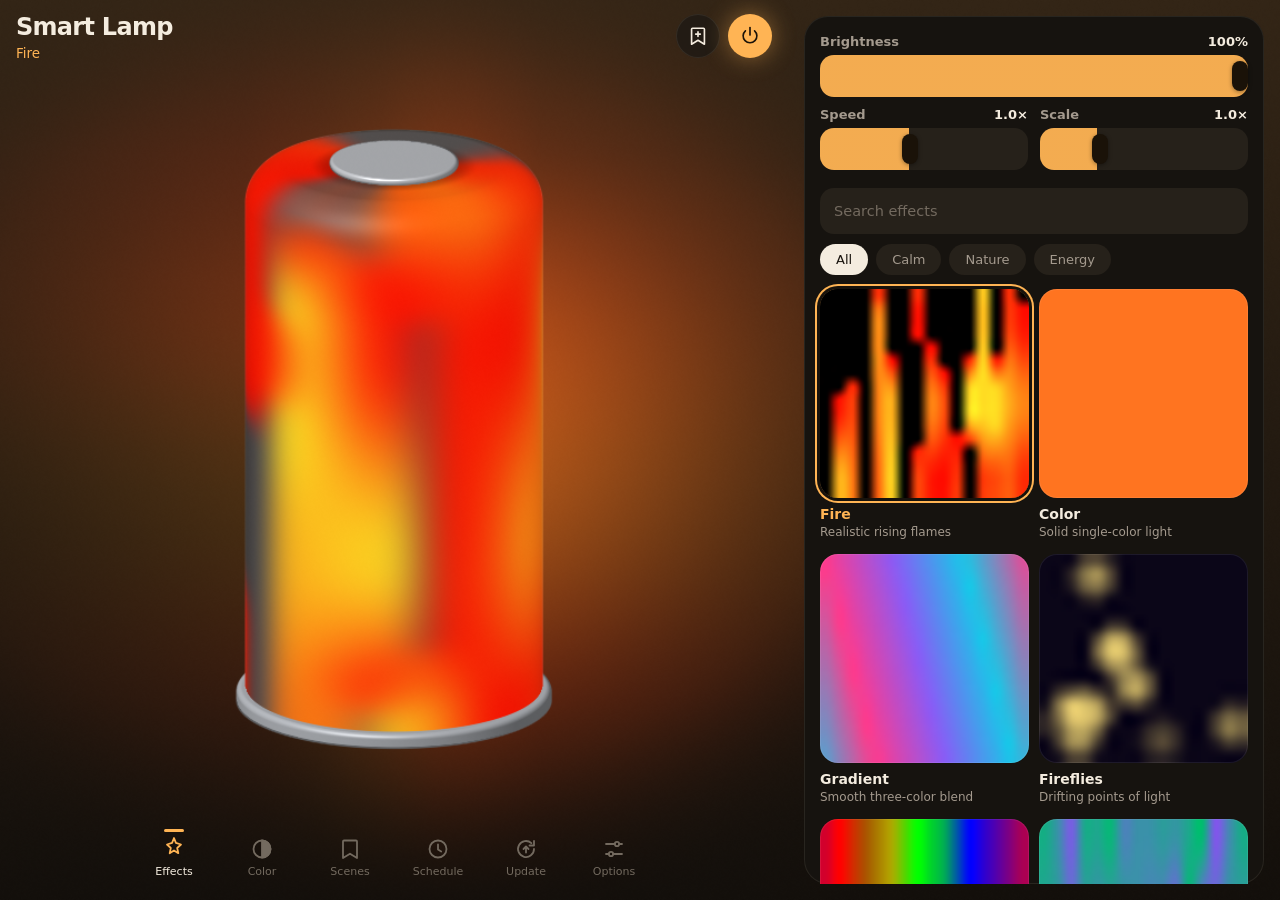
==== commit b434b3a9: "Сайт проєкту для GitHub Pages + автоматичні OTA-оновлення лампи Сайт (site/): - двомовна сторінка (U" ====
--- a/index.html
+++ b/index.html
@@ -1,4 +1,4 @@
-﻿<!DOCTYPE html>
+<!DOCTYPE html>
 <html lang="uk">
 <head>
 <meta charset="UTF-8">
@@ -1369,7 +1369,7 @@
   <div id="mini-slot"></div>
   <div class="title"><b id="lamp-title"></b><small id="now"></small></div>
   <div class="top-act">
-   <button id="install-quick" class="rb" type="button" aria-label="Р’СЃС‚Р°РЅРѕРІРёС‚Рё" title="Р’СЃС‚Р°РЅРѕРІРёС‚Рё Р·Р°СЃС‚РѕСЃСѓРЅРѕРє" hidden><svg class="i"><use href="#i-install"/></svg></button>
+   <button id="install-quick" class="rb" type="button" aria-label="Встановити" title="Встановити застосунок" hidden><svg class="i"><use href="#i-install"/></svg></button>
    <button id="save-quick" class="rb" type="button" data-i18n-label="qa.save"><svg class="i"><use href="#i-save"/></svg></button>
    <button id="power" class="rb" type="button" aria-pressed="true" aria-label="Power"><svg class="i"><use href="#i-power"/></svg></button>
    <button id="close" class="rb" type="button" data-i18n-label="common.back"><svg class="i"><use href="#i-close"/></svg></button>
@@ -1490,7 +1490,7 @@
       <div class="seg" id="seg-quick-leds" style="margin-top:8px">
        <button type="button" data-leds="20">20 LED</button>
        <button type="button" data-leds="60">60 LED</button>
-       <button type="button" data-leds="256">16Г—16 (256)</button>
+       <button type="button" data-leds="256">16×16 (256)</button>
       </div>
       <p class="hint" data-i18n="hw.hint"></p>
      </div>
@@ -1519,7 +1519,7 @@
     </div>
     <div class="set-sec">
      <h3 data-i18n="set.lang"></h3>
-     <div class="seg" data-lang-seg><button type="button" data-lang="uk">РЈРєСЂР°С—РЅСЃСЊРєР°</button><button type="button" data-lang="en">English</button></div>
+     <div class="seg" data-lang-seg><button type="button" data-lang="uk">Українська</button><button type="button" data-lang="en">English</button></div>
     </div>
     <div class="set-sec">
      <h3 data-i18n="set.bri"></h3>
@@ -1670,7 +1670,7 @@
   'upd.avail': 'Є нова версія {v}', 'upd.avail.d': 'Зараз встановлено {c}.', 'upd.start': 'Оновити',
   'upd.dl': 'Завантаження', 'upd.write': 'Встановлення', 'upd.reboot': 'Перезапуск лампи', 'upd.keep': 'Не вимикайте лампу від живлення.',
   'upd.done': 'Оновлено до {v}', 'upd.done.d': 'Лампа перезапустилась і готова.', 'upd.ok': 'Готово',
-  'upd.err': 'Не вдалося оновити', 'upd.retry': 'Спробувати ще раз',
+  'upd.err': 'Не вдалося оновити', 'upd.retry': 'Спробувати ще раз', 'upd.offline': 'Лампа не має доступу до сайту оновлень. Перевірте інтернет на лампі.',
   'upd.sim': 'Лампа не підключена: це демонстрація оновлення.',
   'inst.title': 'Додати на головний екран', 'inst.btn': 'Встановити застосунок',
   'inst.ios': 'Натисніть «Поділитися» в Safari, потім «На початковий екран».',
@@ -1695,7 +1695,7 @@
   'upd.avail': 'New version {v}', 'upd.avail.d': 'Installed now: {c}.', 'upd.start': 'Update',
   'upd.dl': 'Downloading', 'upd.write': 'Installing', 'upd.reboot': 'Restarting the lamp', 'upd.keep': 'Keep the lamp powered.',
   'upd.done': 'Updated to {v}', 'upd.done.d': 'The lamp restarted and is ready.', 'upd.ok': 'Done',
-  'upd.err': 'Update failed', 'upd.retry': 'Try again',
+  'upd.err': 'Update failed', 'upd.retry': 'Try again', 'upd.offline': 'The lamp cannot reach the update site. Check its internet connection.',
   'upd.sim': 'No lamp connected: this is an update demo.',
   'inst.title': 'Add to home screen', 'inst.btn': 'Install app',
   'inst.ios': 'Tap Share in Safari, then Add to Home Screen.',
@@ -2622,14 +2622,18 @@
   const set = (s) => { st = s; render(); };
 
   async function check(silent) {
-    if (busy) return; set('checking'); setProgress(0);
+    if (busy) return;
+    if (!silent) { set('checking'); setProgress(0); }
     try {
       if (live()) {
         const r = await fetch('/api/update/check', { cache: 'no-store' }); if (!r.ok) throw new Error('HTTP ' + r.status);
         info = await r.json();
+        if (info.offline) { if (!silent) { err = t('upd.offline'); set('error'); } return; }
       } else { await sleep(1400); info = { current: curVer(), latest: '1.1.0', notes: ['Нові ефекти', 'Розклад вмикання й вимикання', 'Швидша робота Wi-Fi'] }; }
       const newer = info.latest && info.latest !== info.current && info.latest !== curVer();
-      set(newer ? 'available' : 'uptodate');
+      // тиха перевірка не має перебивати екран, на якому користувач уже щось робить
+      if (!silent || st === 'idle' || st === 'checking') set(newer ? 'available' : 'uptodate');
+      else if (newer) { st = 'available'; render(); }
     } catch (e) { if (silent) set('idle'); else { err = String(e.message || e); set('error'); } }
   }
 
@@ -2711,7 +2715,7 @@
 // Інтерфейс: стан, сцени, розклад, вкладки, жести. Рушій (годинник, WebGL, кадр) - у sketch.js, ефекти - в effects.js.
 
 // ---------- стан, збереження ----------
-const VERSION = '20';
+const VERSION = '21';
 const curvePower = (c) => (c === 'soft' ? 0.7 : c === 'precise' ? 1.8 : 1);
 const SWATCHES = ['#ff3b3b', '#ff7420', '#ffb020', '#ffe066', '#7cf06b', '#16d6a0', '#19c8e8', '#3b82f6', '#8b5cf6', '#c026d3', '#ff4778', '#fff1e0'];
 const PALETTES = [['#ff4d2e', '#ffb347', '#7b2ff7'], ['#0b3d91', '#19c8e8', '#e0fbfc'], ['#ff2bd6', '#7c3aed', '#22d3ee'], ['#0f3d2e', '#3ddc84', '#d9f99d'], ['#7a0c0c', '#ff6a00', '#ffd23b'], ['#dbeafe', '#60a5fa', '#a78bfa']];
